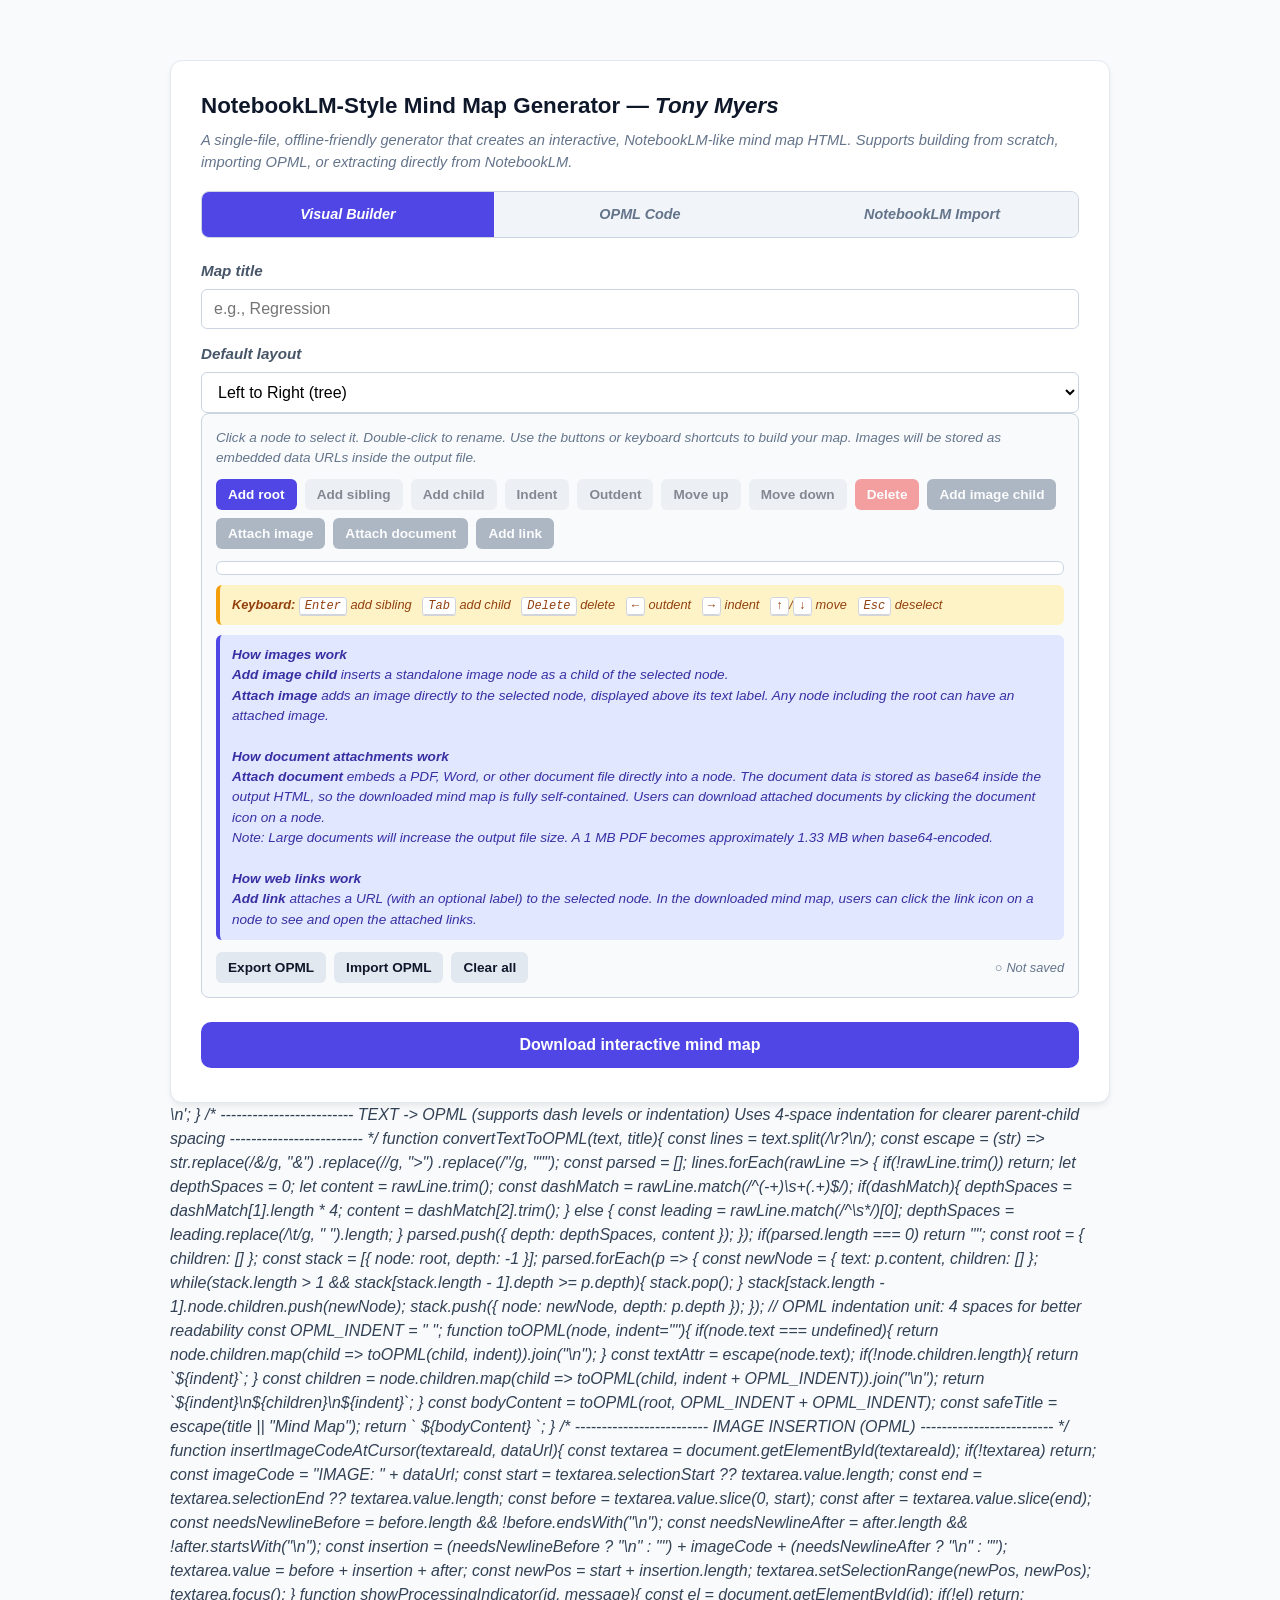
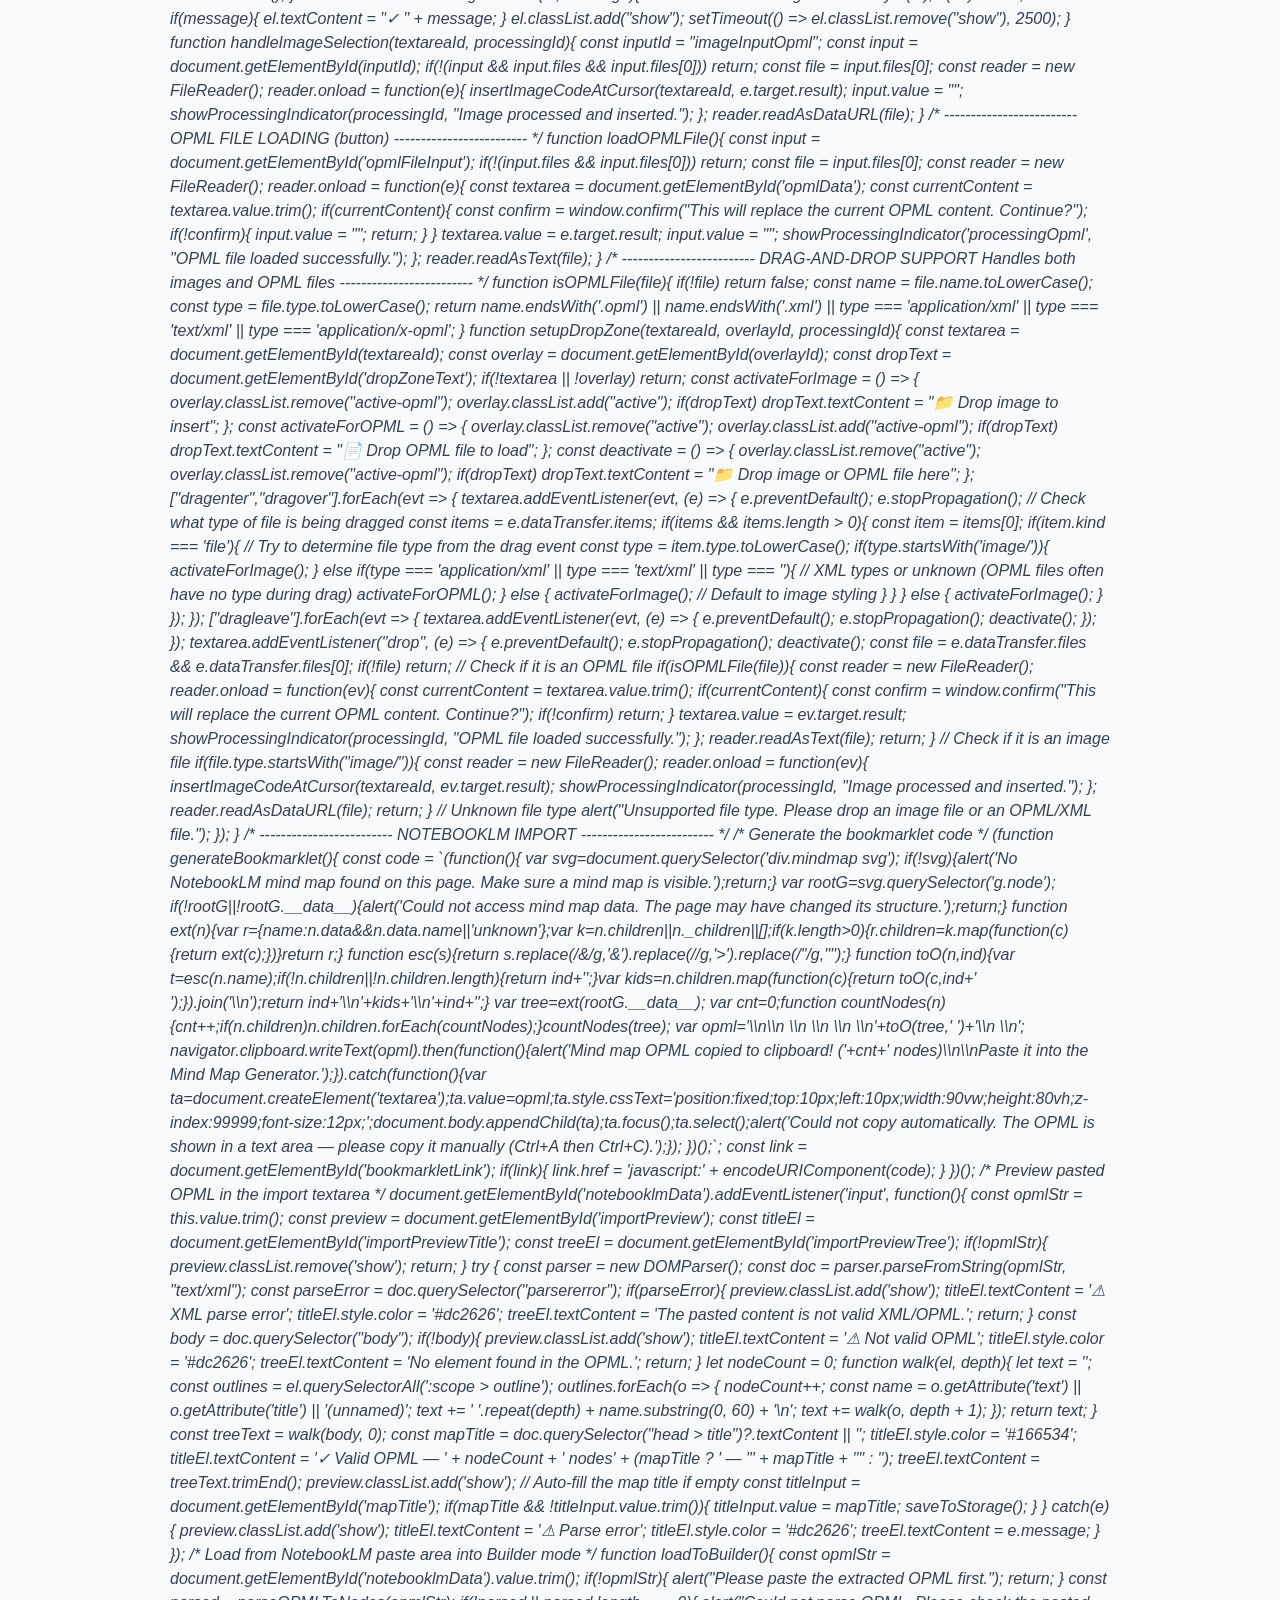
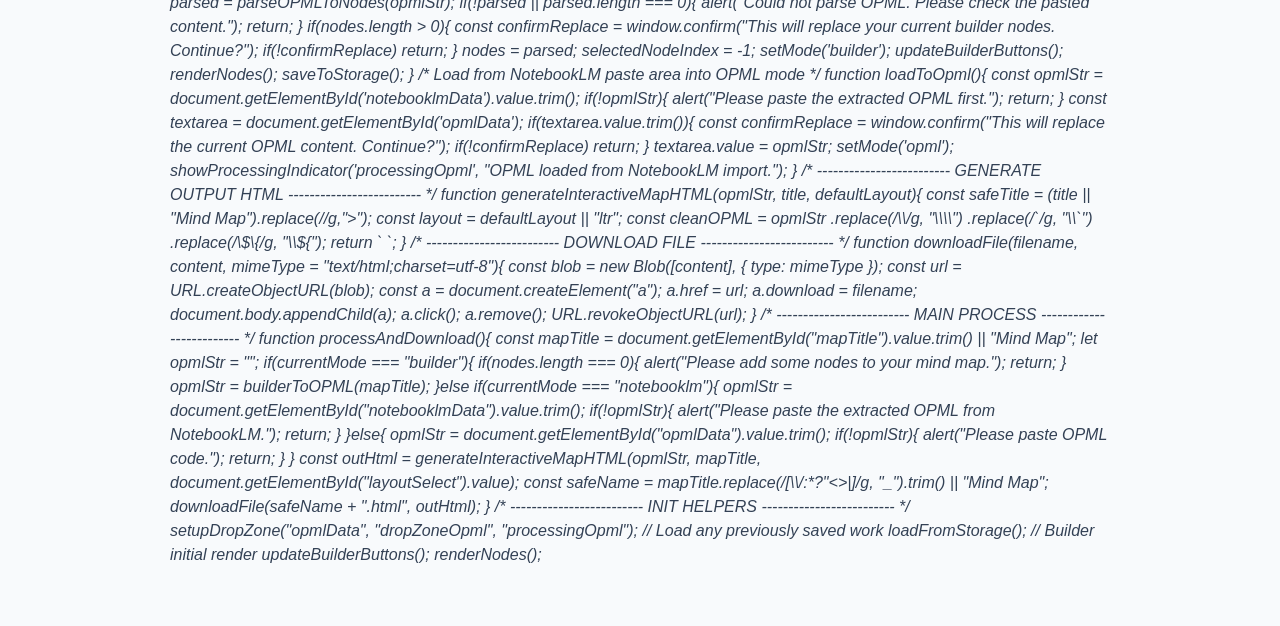
==== mindmap-tool.html @ a6ea303e "Add files via upload" ====
<!DOCTYPE html>
<html lang="en-GB">
<head>
<meta charset="UTF-8">
<meta name="viewport" content="width=device-width, initial-scale=1.0">
<title>NotebookLM-Style Mind Map Generator</title>
<style>
    :root{
        --bg: #f8fafc;
        --panel: #ffffff;
        --text: #334155;
        --muted: #64748b;
        --border: #e2e8f0;
        --border-strong: #cbd5e1;
        --accent: #4f46e5;
        --accent-dark: #4338ca;
        --danger: #ef4444;
        --danger-dark: #dc2626;
        --chip: #f1f5f9;
        --success: #10b981;
    }
    *{ box-sizing: border-box; }
    body{
        font-family: "Segoe UI", Roboto, Helvetica, Arial, sans-serif;
        max-width: 980px;
        margin: 40px auto;
        padding: 20px;
        line-height: 1.5;
        background: var(--bg);
        color: var(--text);
    }
    .container{
        background: var(--panel);
        padding: 28px 30px 34px;
        border-radius: 12px;
        box-shadow: 0 4px 6px -1px rgba(0,0,0,0.08);
        border: 1px solid var(--border);
    }
    h1{
        margin: 0 0 6px 0;
        font-size: 1.4rem;
        color: #0f172a;
    }
    .sub{
        margin: 0 0 18px 0;
        color: var(--muted);
        font-size: 0.92rem;
    }

    /* Mode Switch */
    .mode-switch{
        display: flex;
        gap: 0;
        border: 1px solid var(--border-strong);
        border-radius: 8px;
        overflow: hidden;
        margin: 18px 0 22px 0;
        background: var(--chip);
    }
    .mode-option{
        flex: 1;
        text-align: center;
        padding: 12px 10px;
        cursor: pointer;
        font-weight: 600;
        font-size: 0.9rem;
        color: var(--muted);
        background: var(--chip);
        transition: background 0.2s, color 0.2s;
        user-select: none;
    }
    .mode-option:hover{ background: #e2e8f0; }
    .mode-option.active{
        background: var(--accent);
        color: #ffffff;
    }

    label{
        display:block;
        margin-top: 12px;
        font-weight: 600;
        color: #475569;
        font-size: 0.95rem;
    }
    input[type="text"]{
        width: 100%;
        padding: 10px 12px;
        margin-top: 6px;
        border: 1px solid var(--border-strong);
        border-radius: 6px;
        font-size: 1rem;
    }
    textarea{
        width: 100%;
        height: 270px;
        padding: 12px;
        margin-top: 8px;
        border: 1px solid var(--border-strong);
        border-radius: 6px;
        font-family: ui-monospace, SFMono-Regular, Menlo, Consolas, "Liberation Mono", monospace;
        font-size: 0.9rem;
        white-space: pre;
        overflow-wrap: normal;
        overflow-x: auto;
        background: #ffffff;
    }

    .section{ display:none; }
    .section.active{ display:block; }

    /* Buttons */
    .btn-row{
        display:flex;
        flex-wrap: wrap;
        gap: 8px;
        margin: 10px 0 12px;
    }
    button{
        border: none;
        border-radius: 6px;
        padding: 8px 12px;
        font-size: 0.85rem;
        font-weight: 600;
        cursor: pointer;
        transition: background 0.2s, opacity 0.2s;
    }
    .btn-primary{ background: var(--accent); color: #fff; }
    .btn-primary:hover{ background: var(--accent-dark); }
    .btn-secondary{ background: #64748b; color: #fff; }
    .btn-secondary:hover{ background: #475569; }
    .btn-ghost{ background: #e2e8f0; color: #0f172a; }
    .btn-ghost:hover{ background: #dbe3ef; }
    .btn-danger{ background: var(--danger); color: #fff; }
    .btn-danger:hover{ background: var(--danger-dark); }
    .btn-success{ background: var(--success); color: #fff; }
    .btn-success:hover{ background: #059669; }
    button:disabled{ opacity: 0.5; cursor: not-allowed; }

    /* Builder list */
    .builder-container{
        border: 1px solid var(--border-strong);
        border-radius: 8px;
        padding: 14px;
        background: #f8fafc;
    }
    .builder-help{
        font-size: 0.85rem;
        color: var(--muted);
        margin: 0 0 10px 0;
    }
    .node-list{
        background: #fff;
        border: 1px solid var(--border-strong);
        border-radius: 6px;
        padding: 6px;
        max-height: 320px;
        overflow-y: auto;
    }
    .node-item{
        display: flex;
        align-items: center;
        gap: 8px;
        padding: 7px 10px;
        margin: 3px 0;
        background: #f1f5f9;
        border-left: 3px solid var(--accent);
        border-radius: 4px;
        cursor: pointer;
        font-size: 0.9rem;
    }
    .node-item.selected{
        outline: 2px solid #a5b4fc;
        background: #eef2ff;
    }
    .node-indent{
        display:inline-block;
        width: 0;
    }
    .node-badge{
        font-size: 0.7rem;
        padding: 2px 6px;
        background: #0f172a;
        color: white;
        border-radius: 999px;
        margin-left: auto;
        opacity: 0.85;
        flex-shrink: 0;
    }
    .thumb{
        width: 34px;
        height: 24px;
        object-fit: cover;
        border-radius: 3px;
        border: 1px solid var(--border-strong);
        background: #fff;
        flex-shrink: 0;
    }
    .attached-thumb{
        width: 28px;
        height: 20px;
        object-fit: cover;
        border-radius: 3px;
        border: 1px solid #a5b4fc;
        background: #fff;
        flex-shrink: 0;
        margin-right: 2px;
    }
    .doc-badge{
        display: inline-flex;
        align-items: center;
        gap: 3px;
        font-size: 0.7rem;
        padding: 2px 6px;
        background: #dbeafe;
        color: #1e40af;
        border-radius: 999px;
        flex-shrink: 0;
        margin-right: 2px;
    }
    .doc-badge svg{
        width: 10px;
        height: 10px;
        fill: #1e40af;
    }
    .doc-list-popup{
        position: fixed;
        background: #fff;
        border: 1px solid var(--border-strong);
        border-radius: 8px;
        box-shadow: 0 8px 20px rgba(0,0,0,0.15);
        padding: 8px;
        z-index: 9999;
        max-width: 320px;
        font-size: 0.85rem;
    }
    .doc-list-popup .doc-entry{
        display: flex;
        align-items: center;
        gap: 6px;
        padding: 6px 8px;
        border-radius: 4px;
        cursor: default;
    }
    .doc-list-popup .doc-entry:hover{
        background: #f1f5f9;
    }
    .doc-list-popup .doc-entry .doc-name{
        flex: 1;
        min-width: 0;
        overflow: hidden;
        text-overflow: ellipsis;
        white-space: nowrap;
    }
    .doc-list-popup .doc-entry .doc-size{
        font-size: 0.75rem;
        color: var(--muted);
        flex-shrink: 0;
    }
    .doc-list-popup .doc-entry .doc-remove{
        cursor: pointer;
        color: var(--danger);
        font-weight: 700;
        padding: 0 4px;
        flex-shrink: 0;
    }
    .doc-list-popup .doc-entry .doc-remove:hover{
        color: var(--danger-dark);
    }
    .link-badge{
        display: inline-flex;
        align-items: center;
        gap: 3px;
        font-size: 0.7rem;
        padding: 2px 6px;
        background: #d1fae5;
        color: #065f46;
        border-radius: 999px;
        flex-shrink: 0;
        margin-right: 2px;
    }
    .link-badge svg{
        width: 10px;
        height: 10px;
        fill: #065f46;
    }
    .node-text{
        flex: 1;
        min-width: 0;
        overflow: hidden;
        text-overflow: ellipsis;
        white-space: nowrap;
    }

    /* Inline edit input */
    .inline-edit{
        flex: 1;
        min-width: 0;
        border: 1px solid var(--accent);
        border-radius: 4px;
        padding: 2px 6px;
        font-size: 0.9rem;
        font-family: inherit;
        outline: none;
    }

    /* Drop zone overlays for OPML */
    .textarea-container{
        position: relative;
    }
    .drop-zone-overlay{
        position:absolute;
        inset: 0;
        border: 2px dashed transparent;
        border-radius: 6px;
        display:flex;
        align-items: center;
        justify-content: center;
        pointer-events: none;
        transition: border-color 0.2s, background 0.2s;
    }
    .drop-zone-overlay.active{
        border-color: #93c5fd;
        background: rgba(147,197,253,0.12);
    }
    .drop-zone-overlay.active-opml{
        border-color: #86efac;
        background: rgba(134,239,172,0.12);
    }
    .drop-zone-text{
        font-size: 1rem;
        color: #334155;
        background: rgba(255,255,255,0.9);
        padding: 8px 12px;
        border-radius: 8px;
        border: 1px solid var(--border);
    }

    .tip{
        background: #e0e7ff;
        color: #3730a3;
        padding: 10px 12px;
        border-radius: 6px;
        font-size: 0.85rem;
        margin-top: 10px;
        border-left: 4px solid var(--accent);
    }

    .processing{
        display:none;
        margin-top: 8px;
        font-size: 0.85rem;
        font-weight: 600;
        color: #15803d;
    }
    .processing.show{ display:block; }

    /* Keyboard shortcuts legend */
    .shortcuts{
        background: #fef3c7;
        color: #92400e;
        padding: 10px 12px;
        border-radius: 6px;
        font-size: 0.8rem;
        margin-top: 10px;
        border-left: 4px solid #f59e0b;
    }
    .shortcuts kbd{
        background: #fff;
        border: 1px solid #d1d5db;
        border-radius: 3px;
        padding: 1px 5px;
        font-family: ui-monospace, monospace;
        font-size: 0.75rem;
        box-shadow: 0 1px 0 #d1d5db;
    }

    /* Main download */
    .download-btn{
        width: 100%;
        padding: 14px 20px;
        font-size: 1rem;
        border-radius: 10px;
        margin-top: 24px;
    }

    .divider{
        height: 1px;
        background: var(--border);
        margin: 18px 0;
    }

    /* Save/load section */
    .save-load-row{
        display: flex;
        gap: 8px;
        margin-top: 12px;
        flex-wrap: wrap;
    }
    .autosave-indicator{
        font-size: 0.8rem;
        color: var(--muted);
        margin-left: auto;
        display: flex;
        align-items: center;
        gap: 4px;
    }
    .autosave-indicator.saved{
        color: var(--success);
    }

    /* NotebookLM Import section */
    .bookmarklet-link{
        display: inline-block;
        background: linear-gradient(135deg, #4f46e5 0%, #7c3aed 100%);
        color: #fff;
        padding: 12px 20px;
        border-radius: 8px;
        font-weight: 700;
        font-size: 0.95rem;
        text-decoration: none;
        cursor: grab;
        user-select: none;
        box-shadow: 0 2px 8px rgba(79,70,229,0.3);
        transition: box-shadow 0.2s, transform 0.2s;
    }
    .bookmarklet-link:hover{
        box-shadow: 0 4px 14px rgba(79,70,229,0.4);
        transform: translateY(-1px);
    }
    .bookmarklet-link:active{
        cursor: grabbing;
    }
    .import-steps{
        margin: 16px 0;
        padding: 0;
        list-style: none;
        counter-reset: step-counter;
    }
    .import-steps li{
        counter-increment: step-counter;
        padding: 10px 12px 10px 44px;
        position: relative;
        font-size: 0.9rem;
        color: var(--text);
        border-left: 2px solid var(--border);
        margin-left: 14px;
    }
    .import-steps li:last-child{
        border-left-color: transparent;
    }
    .import-steps li::before{
        content: counter(step-counter);
        position: absolute;
        left: -13px;
        top: 8px;
        width: 24px;
        height: 24px;
        border-radius: 50%;
        background: var(--accent);
        color: #fff;
        font-size: 0.75rem;
        font-weight: 700;
        display: flex;
        align-items: center;
        justify-content: center;
    }
    .import-steps li strong{
        color: #0f172a;
    }
    .import-paste-area{
        width: 100%;
        height: 180px;
        padding: 12px;
        margin-top: 8px;
        border: 2px dashed var(--border-strong);
        border-radius: 6px;
        font-family: ui-monospace, SFMono-Regular, Menlo, Consolas, monospace;
        font-size: 0.85rem;
        white-space: pre;
        overflow-wrap: normal;
        overflow-x: auto;
        background: #fafbfc;
        transition: border-color 0.2s;
    }
    .import-paste-area:focus{
        border-color: var(--accent);
        outline: none;
        background: #fff;
    }
    .import-preview{
        margin-top: 12px;
        padding: 12px;
        background: #f0fdf4;
        border: 1px solid #bbf7d0;
        border-radius: 6px;
        font-size: 0.85rem;
        color: #166534;
        display: none;
    }
    .import-preview.show{ display: block; }
    .import-preview .tree-text{
        font-family: ui-monospace, monospace;
        font-size: 0.8rem;
        white-space: pre;
        overflow-x: auto;
        max-height: 200px;
        overflow-y: auto;
        margin-top: 8px;
        padding: 8px;
        background: #fff;
        border-radius: 4px;
        border: 1px solid #dcfce7;
    }
</style>
</head>
<body>
<div class="container">
    <h1>NotebookLM-Style Mind Map Generator —  <i>Tony Myers</h1>
    <p class="sub">A single-file, offline-friendly generator that creates an interactive, NotebookLM-like mind map HTML. Supports building from scratch, importing OPML, or extracting directly from NotebookLM. </p>

    <div class="mode-switch">
        <div class="mode-option active" id="btn-builder" onclick="setMode('builder')">Visual Builder</div>
        <div class="mode-option" id="btn-opml" onclick="setMode('opml')">OPML Code</div>
        <div class="mode-option" id="btn-notebooklm" onclick="setMode('notebooklm')">NotebookLM Import</div>
    </div>

    <label for="mapTitle">Map title</label>
    <input type="text" id="mapTitle" placeholder="e.g., Regression">

    <label for="layoutSelect" style="margin-top:14px;">Default layout</label>
    <select id="layoutSelect" style="width:100%;padding:10px 12px;margin-top:6px;border:1px solid var(--border-strong);border-radius:6px;font-size:1rem;background:#fff;">
        <option value="ltr">Left to Right (tree)</option>
        <option value="radial">Radial (centre out)</option>
        <option value="ttb">Top to Bottom (tree)</option>
    </select>

    <!-- BUILDER MODE -->
    <div class="section active" id="section-builder">
        <div class="builder-container">
            <p class="builder-help">
                Click a node to select it. Double-click to rename. Use the buttons or keyboard shortcuts to build your map.
                Images will be stored as embedded data URLs inside the output file.
            </p>

            <div class="btn-row">
                <button class="btn-primary" onclick="addRoot()">Add root</button>
                <button class="btn-ghost" id="addSiblingBtn" onclick="addSibling()" disabled>Add sibling</button>
                <button class="btn-ghost" id="addChildBtn" onclick="addChild()" disabled>Add child</button>
                <button class="btn-ghost" id="indentBtn" onclick="indentNode()" disabled>Indent</button>
                <button class="btn-ghost" id="outdentBtn" onclick="outdentNode()" disabled>Outdent</button>
                <button class="btn-ghost" id="moveUpBtn" onclick="moveNode(-1)" disabled>Move up</button>
                <button class="btn-ghost" id="moveDownBtn" onclick="moveNode(1)" disabled>Move down</button>
                <button class="btn-danger" id="deleteBtn" onclick="deleteNode()" disabled>Delete</button>

                <button class="btn-secondary" id="addImageBtn" onclick="document.getElementById('imageInputBuilder').click()" disabled>Add image child</button>
                <input type="file" id="imageInputBuilder" accept="image/*" style="display:none" onchange="handleBuilderImage()">
                <button class="btn-secondary" id="attachImageBtn" onclick="document.getElementById('attachImageInput').click()" disabled>Attach image</button>
                <input type="file" id="attachImageInput" accept="image/*" style="display:none" onchange="handleAttachImage()">
                <button class="btn-ghost" id="removeAttachedImageBtn" onclick="removeAttachedImage()" style="display:none">Remove image</button>

                <button class="btn-secondary" id="attachDocBtn" onclick="document.getElementById('attachDocInput').click()" disabled>Attach document</button>
                <input type="file" id="attachDocInput" accept=".pdf,.doc,.docx,.ppt,.pptx,.xls,.xlsx,.txt,.rtf,.odt" style="display:none" onchange="handleAttachDoc()" multiple>
                <button class="btn-ghost" id="viewDocsBtn" onclick="showDocList()" style="display:none">View docs</button>

                <button class="btn-secondary" id="addLinkBtn" onclick="addLink()" disabled>Add link</button>
                <button class="btn-ghost" id="viewLinksBtn" onclick="showLinkList()" style="display:none">View links</button>
            </div>

            <div class="node-list" id="nodeList" tabindex="0"></div>

            <div class="shortcuts">
                <strong>Keyboard:</strong>
                <kbd>Enter</kbd> add sibling &nbsp;
                <kbd>Tab</kbd> add child &nbsp;
                <kbd>Delete</kbd> delete &nbsp;
                <kbd>←</kbd> outdent &nbsp;
                <kbd>→</kbd> indent &nbsp;
                <kbd>↑</kbd>/<kbd>↓</kbd> move &nbsp;
                <kbd>Esc</kbd> deselect
            </div>

            <div class="tip">
                <strong>How images work</strong><br>
                <strong>Add image child</strong> inserts a standalone image node as a child of the selected node.<br>
                <strong>Attach image</strong> adds an image directly to the selected node, displayed above its text label. Any node including the root can have an attached image.<br><br>
                <strong>How document attachments work</strong><br>
                <strong>Attach document</strong> embeds a PDF, Word, or other document file directly into a node. The document data is stored as base64 inside the output HTML, so the downloaded mind map is fully self-contained. Users can download attached documents by clicking the document icon on a node.<br>
                <em>Note: Large documents will increase the output file size. A 1 MB PDF becomes approximately 1.33 MB when base64-encoded.</em>
                <br><br>
                <strong>How web links work</strong><br>
                <strong>Add link</strong> attaches a URL (with an optional label) to the selected node. In the downloaded mind map, users can click the link icon on a node to see and open the attached links.
            </div>

            <div class="save-load-row">
                <button class="btn-ghost" onclick="exportOPML()">Export OPML</button>
                <button class="btn-ghost" onclick="document.getElementById('importOpmlInput').click()">Import OPML</button>
                <input type="file" id="importOpmlInput" accept=".opml,.xml" style="display:none" onchange="importOPML()">
                <button class="btn-ghost" onclick="clearBuilder()">Clear all</button>
                <span class="autosave-indicator" id="autosaveIndicator">
                    <span id="autosaveIcon">○</span> <span id="autosaveText">Not saved</span>
                </span>
            </div>
        </div>
    </div>

    <!-- OPML MODE -->
    <div class="section" id="section-opml">
        <label for="opmlData">Paste OPML code or drop an OPML file</label>
        <div class="textarea-container">
            <textarea id="opmlData" placeholder="<?xml version='1.0' encoding='UTF-8'?>
<opml version='2.0'>
    <body>
        <outline text='Root'>
            <outline text='Point 1' />
            <outline text='IMAGE: https://example.com/img.png' />
        </outline>
    
<script>
(function(){
  const STORAGE_KEY = 'copilotStudyPayload';
  function buildChildrenMap(nodes){
    const byParent = new Map();
    nodes.forEach(n => {
      const p = n.parent === undefined ? null : n.parent;
      if (!byParent.has(p)) byParent.set(p, []);
      byParent.get(p).push(n);
    });
    return byParent;
  }
  function adaptFromStudyPayload(payload){
    if (!payload || !payload.mind_map || !Array.isArray(payload.mind_map.nodes)) return false;
    const srcNodes = payload.mind_map.nodes.slice();
    const byParent = buildChildrenMap(srcNodes);
    const flat = [];
    function walk(parentId, level){
      const children = byParent.get(parentId) || [];
      children.forEach(n => {
        flat.push({
          text: n.label || 'Untitled node',
          level,
          isImage: false,
          attachedImage: n.attachedImage || null,
          attachedDocs: Array.isArray(n.attachedDocs) ? n.attachedDocs : null,
          attachedLinks: (() => {
            const links = Array.isArray(n.attachedLinks) ? n.attachedLinks.slice() : [];
            if (n.url) links.unshift({label: n.note || 'Open link', url: n.url});
            return links.length ? links : null;
          })()
        });
        walk(n.id, level + 1);
      });
    }
    walk(null, 0);
    if (!flat.length && srcNodes.length){
      // fallback if root uses explicit id but null parent missing
      const roots = srcNodes.filter(n => n.parent === null || n.parent === undefined);
      const visit = (n, level) => {
        flat.push({
          text: n.label || 'Untitled node',
          level,
          isImage: false,
          attachedImage: n.attachedImage || null,
          attachedDocs: Array.isArray(n.attachedDocs) ? n.attachedDocs : null,
          attachedLinks: Array.isArray(n.attachedLinks) ? n.attachedLinks : null
        });
        srcNodes.filter(x => x.parent === n.id).forEach(c => visit(c, level + 1));
      };
      roots.forEach(r => visit(r, 0));
    }
    if (!flat.length) return false;
    nodes = flat;
    selectedNodeIndex = -1;
    document.getElementById('mapTitle').value = payload.mind_map.title || payload.source?.title || 'Mind map';
    document.getElementById('layoutSelect').value = payload.mind_map.layout === 'top-to-bottom' ? 'ttb' : (payload.mind_map.layout || 'radial');
    setMode('builder');
    renderNodeList();
    updateSelectionState();
    showToast('Loaded mind map from Study Tool payload');
    return true;
  }
  window.importStudyPayloadToMindMap = adaptFromStudyPayload;
  document.addEventListener('DOMContentLoaded', function(){
    try{
      const raw = localStorage.getItem(STORAGE_KEY);
      if (raw) adaptFromStudyPayload(JSON.parse(raw));
    }catch(e){ console.warn('Study payload import failed', e); }
  });
})();
</script>

</body>
</opml>"></textarea>
            <div class="drop-zone-overlay" id="dropZoneOpml">
                <div class="drop-zone-text" id="dropZoneText">📁 Drop image or OPML file here</div>
            </div>
        </div>

        <div class="btn-row">
            <button class="btn-secondary" onclick="document.getElementById('imageInputOpml').click()">Insert image at cursor</button>
            <input type="file" id="imageInputOpml" accept="image/*" style="display:none" onchange="handleImageSelection('opmlData', 'processingOpml')">
            <button class="btn-ghost" onclick="document.getElementById('opmlFileInput').click()">Load OPML file</button>
            <input type="file" id="opmlFileInput" accept=".opml,.xml" style="display:none" onchange="loadOPMLFile()">
        </div>
        <div id="processingOpml" class="processing">✓ File processed and loaded.</div>

        <div class="tip">
            <strong>OPML input options:</strong><br>
            • Paste OPML code directly into the text area<br>
            • Drag and drop an <code>.opml</code> or <code>.xml</code> file onto the text area<br>
            • Use the "Load OPML file" button to browse for a file<br>
            • Drag and drop images to insert them at the cursor position
        </div>
    </div>

    <!-- NOTEBOOKLM IMPORT MODE -->
    <div class="section" id="section-notebooklm">
        <div class="tip" style="margin-top:0; margin-bottom:16px;">
            <strong>Extract mind maps from NotebookLM</strong><br>
            This tool uses a bookmarklet to extract the mind map data directly from a NotebookLM page.
            The extraction reads the internal D3.js data bindings, so it captures the full tree regardless of which nodes are expanded or collapsed.
        </div>

        <label style="margin-top:0;">Step 1 — Install the bookmarklet</label>
        <p style="font-size:0.9rem; color:var(--muted); margin:6px 0 10px;">
            Drag the button below to your browser bookmarks bar. You only need to do this once.
        </p>
        <a id="bookmarkletLink" class="bookmarklet-link" href="#" onclick="return false;">
            📋 Extract NotebookLM Map
        </a>

        <label>Step 2 — Extract and paste</label>
        <ol class="import-steps">
            <li>Open a <strong>NotebookLM notebook</strong> that has a mind map</li>
            <li>Click the <strong>Extract NotebookLM Map</strong> bookmarklet in your bookmarks bar</li>
            <li>The OPML will be <strong>copied to your clipboard</strong>. A confirmation alert will show the node count.</li>
            <li><strong>Paste</strong> the OPML into the box below (<kbd>Ctrl</kbd>+<kbd>V</kbd> or <kbd>Cmd</kbd>+<kbd>V</kbd>)</li>
        </ol>

        <label for="notebooklmData">Paste extracted OPML here</label>
        <textarea id="notebooklmData" class="import-paste-area" placeholder="Paste the OPML copied from NotebookLM here..."></textarea>

        <div class="import-preview" id="importPreview">
            <strong id="importPreviewTitle">Preview</strong>
            <div class="tree-text" id="importPreviewTree"></div>
        </div>

        <div class="btn-row" style="margin-top:12px;">
            <button class="btn-ghost" onclick="loadToBuilder()">Load into Visual Builder</button>
            <button class="btn-ghost" onclick="loadToOpml()">Load into OPML mode</button>
        </div>

        <div class="tip" style="margin-top:14px;">
            <strong>Compatibility note:</strong> This extraction relies on NotebookLM rendering mind maps as SVG with D3.js data bindings
            (specifically <code>g.node.__data__</code> on the SVG elements). If Google changes how NotebookLM renders mind maps,
            the bookmarklet may need to be updated. The bookmarklet does not send any data externally — it only reads the page DOM
            and copies OPML to your clipboard.
        </div>
    </div>

    <button class="btn-primary download-btn" onclick="processAndDownload()">Download interactive mind map</button>
</div>

<script>
/* -------------------------
   STATE
------------------------- */
let currentMode = 'builder';
let nodes = []; // flat list for builder: { text, level, isImage }
let selectedNodeIndex = -1;
let editingNodeIndex = -1;
const STORAGE_KEY = 'notebooklm_mindmap_builder';

/* -------------------------
   MODE SWITCH
------------------------- */
function setMode(mode){
    currentMode = mode;

    document.getElementById('btn-builder').classList.toggle('active', mode === 'builder');
    document.getElementById('btn-opml').classList.toggle('active', mode === 'opml');
    document.getElementById('btn-notebooklm').classList.toggle('active', mode === 'notebooklm');

    document.getElementById('section-builder').classList.toggle('active', mode === 'builder');
    document.getElementById('section-opml').classList.toggle('active', mode === 'opml');
    document.getElementById('section-notebooklm').classList.toggle('active', mode === 'notebooklm');

    if(mode !== 'builder'){
        selectedNodeIndex = -1;
        editingNodeIndex = -1;
        updateBuilderButtons();
        renderNodes();
    }
}

/* -------------------------
   BUILDER UI
------------------------- */
function updateBuilderButtons(){
    const hasSelection = selectedNodeIndex >= 0;

    document.getElementById('addSiblingBtn').disabled = !hasSelection;
    document.getElementById('addChildBtn').disabled = !hasSelection;
    document.getElementById('indentBtn').disabled = !hasSelection || selectedNodeIndex === 0;
    document.getElementById('outdentBtn').disabled = !hasSelection || nodes[selectedNodeIndex]?.level === 0;
    document.getElementById('moveUpBtn').disabled = !hasSelection || selectedNodeIndex === 0;
    document.getElementById('moveDownBtn').disabled = !hasSelection || selectedNodeIndex === nodes.length - 1;
    document.getElementById('deleteBtn').disabled = !hasSelection;
    document.getElementById('addImageBtn').disabled = !hasSelection;
    document.getElementById('attachImageBtn').disabled = !hasSelection || (hasSelection && !!nodes[selectedNodeIndex]?.isImage);

    const hasAttachedImage = hasSelection && !!nodes[selectedNodeIndex]?.attachedImage;
    document.getElementById('removeAttachedImageBtn').style.display = hasAttachedImage ? 'inline-block' : 'none';

    document.getElementById('attachDocBtn').disabled = !hasSelection;
    const hasDocs = hasSelection && nodes[selectedNodeIndex]?.attachedDocs?.length > 0;
    document.getElementById('viewDocsBtn').style.display = hasDocs ? 'inline-block' : 'none';

    document.getElementById('addLinkBtn').disabled = !hasSelection;
    const hasLinks = hasSelection && nodes[selectedNodeIndex]?.attachedLinks?.length > 0;
    document.getElementById('viewLinksBtn').style.display = hasLinks ? 'inline-block' : 'none';
}

function renderNodes(){
    const list = document.getElementById('nodeList');
    if(!list) return;

    if(nodes.length === 0){
        list.innerHTML = `<div style="padding:12px;color:#64748b;font-size:0.9rem;">No nodes yet. Click <strong>Add root</strong> to begin.</div>`;
        return;
    }

    list.innerHTML = "";
    nodes.forEach((node, index) => {
        const div = document.createElement('div');
        div.className = "node-item" + (index === selectedNodeIndex ? " selected" : "");
        div.style.marginLeft = (node.level * 18) + "px";

        if(node.isImage){
            const img = document.createElement('img');
            img.className = "thumb";
            img.src = extractImageSource(node.text);
            div.appendChild(img);
        } else if(node.attachedImage){
            const img = document.createElement('img');
            img.className = "attached-thumb";
            img.src = node.attachedImage;
            div.appendChild(img);
        }

        if(node.attachedDocs && node.attachedDocs.length > 0){
            const docBadge = document.createElement('span');
            docBadge.className = "doc-badge";
            docBadge.innerHTML = '<svg viewBox="0 0 16 16"><path d="M4 1h5.5L14 5.5V14a1 1 0 0 1-1 1H4a1 1 0 0 1-1-1V2a1 1 0 0 1 1-1zm5 1v4h4"/></svg>' + node.attachedDocs.length;
            docBadge.title = node.attachedDocs.map(d => d.name).join(", ");
            div.appendChild(docBadge);
        }

        if(node.attachedLinks && node.attachedLinks.length > 0){
            const linkBadge = document.createElement('span');
            linkBadge.className = "link-badge";
            linkBadge.innerHTML = '<svg viewBox="0 0 16 16"><path d="M6.354 5.354l-2 2a2.5 2.5 0 0 0 3.536 3.536l2-2m1.756-1.756l2-2a2.5 2.5 0 0 0-3.536-3.536l-2 2"/></svg>' + node.attachedLinks.length;
            linkBadge.title = node.attachedLinks.map(l => l.label || l.url).join(", ");
            div.appendChild(linkBadge);
        }

        if(editingNodeIndex === index && !node.isImage){
            const input = document.createElement('input');
            input.type = 'text';
            input.className = 'inline-edit';
            input.value = node.text;
            input.onclick = (e) => e.stopPropagation();
            input.onblur = () => finishEditing(index, input.value);
            input.onkeydown = (e) => {
                if(e.key === 'Enter'){
                    e.preventDefault();
                    finishEditing(index, input.value);
                } else if(e.key === 'Escape'){
                    e.preventDefault();
                    cancelEditing();
                }
            };
            div.appendChild(input);
            setTimeout(() => { input.focus(); input.select(); }, 0);
        } else {
            const label = document.createElement('span');
            label.className = 'node-text';
            label.textContent = node.isImage ? "Image" : node.text;
            if(node.isImage){
                label.style.fontStyle = "italic";
            }
            div.appendChild(label);
        }

        const badge = document.createElement('span');
        badge.className = "node-badge";
        badge.textContent = node.level === 0 ? "L1" : ("L" + (node.level+1));
        div.appendChild(badge);

        div.onclick = () => selectNode(index);
        div.ondblclick = () => startEditing(index);

        list.appendChild(div);
    });
}

function selectNode(index){
    if(editingNodeIndex >= 0) return; // Don't change selection while editing
    selectedNodeIndex = index;
    updateBuilderButtons();
    renderNodes();
}

function startEditing(index){
    if(nodes[index].isImage) return; // Cannot edit image nodes inline
    editingNodeIndex = index;
    selectedNodeIndex = index;
    renderNodes();
}

function finishEditing(index, newText){
    const cleaned = newText.trim();
    if(cleaned.length > 0){
        nodes[index].text = cleaned;
    }
    editingNodeIndex = -1;
    updateBuilderButtons();
    renderNodes();
    saveToStorage();
}

function cancelEditing(){
    editingNodeIndex = -1;
    renderNodes();
}

/* -------------------------
   BUILDER ACTIONS
------------------------- */
function promptForText(defaultValue=""){
    const text = window.prompt("Node text:", defaultValue);
    if(text === null) return null;
    const cleaned = text.trim();
    return cleaned.length ? cleaned : null;
}

function addRoot(){
    if(nodes.length > 0){
        const confirmNew = window.confirm("A root node already exists. Add another top-level node?");
        if(!confirmNew) return;
    }
    const text = promptForText("Root");
    if(!text) return;
    nodes.push({ text, level: 0, isImage: false });
    selectedNodeIndex = nodes.length - 1;
    updateBuilderButtons();
    renderNodes();
    saveToStorage();
}

function findInsertIndexAfterSubtree(index){
    const baseLevel = nodes[index].level;
    let i = index + 1;
    while(i < nodes.length && nodes[i].level > baseLevel){
        i++;
    }
    return i;
}

function addSibling(){
    if(selectedNodeIndex < 0) return;
    const text = promptForText("");
    if(!text) return;

    const level = nodes[selectedNodeIndex].level;
    const insertIndex = findInsertIndexAfterSubtree(selectedNodeIndex);

    nodes.splice(insertIndex, 0, { text, level, isImage: false });
    selectedNodeIndex = insertIndex;
    updateBuilderButtons();
    renderNodes();
    saveToStorage();
}

function addChild(){
    if(selectedNodeIndex < 0) return;
    const text = promptForText("");
    if(!text) return;

    const level = nodes[selectedNodeIndex].level + 1;
    const insertIndex = selectedNodeIndex + 1;

    nodes.splice(insertIndex, 0, { text, level, isImage: false });
    selectedNodeIndex = insertIndex;
    updateBuilderButtons();
    renderNodes();
    saveToStorage();
}

function indentNode(){
    if(selectedNodeIndex <= 0) return;
    nodes[selectedNodeIndex].level += 1;
    renderNodes();
    updateBuilderButtons();
    saveToStorage();
}

function outdentNode(){
    if(selectedNodeIndex < 0) return;
    if(nodes[selectedNodeIndex].level === 0) return;
    nodes[selectedNodeIndex].level -= 1;
    renderNodes();
    updateBuilderButtons();
    saveToStorage();
}

function moveNode(direction){
    if(selectedNodeIndex < 0) return;

    const from = selectedNodeIndex;
    const to = from + direction;
    if(to < 0 || to >= nodes.length) return;

    // Simple swap. This does not move entire subtrees, but keeps the UI predictable.
    const temp = nodes[from];
    nodes[from] = nodes[to];
    nodes[to] = temp;
    selectedNodeIndex = to;
    renderNodes();
    updateBuilderButtons();
    saveToStorage();
}

function deleteNode(){
    if(selectedNodeIndex < 0) return;

    const start = selectedNodeIndex;
    const end = findInsertIndexAfterSubtree(start);

    const removedCount = end - start;
    const confirmDel = window.confirm(removedCount > 1
        ? "Delete this node and its " + (removedCount-1) + " descendant(s)?"
        : "Delete this node?");
    if(!confirmDel) return;

    nodes.splice(start, removedCount);
    selectedNodeIndex = Math.min(start, nodes.length - 1);
    if(nodes.length === 0) selectedNodeIndex = -1;
    updateBuilderButtons();
    renderNodes();
    saveToStorage();
}

function extractImageSource(text){
    const idx = text.indexOf("IMAGE:");
    if(idx === -1) return "";
    return text.slice(idx + 6).trim();
}

function handleBuilderImage(){
    if(selectedNodeIndex < 0) return;
    const input = document.getElementById('imageInputBuilder');
    if(!(input.files && input.files[0])) return;

    const file = input.files[0];
    const reader = new FileReader();
    reader.onload = function(e){
        const dataUrl = e.target.result;
        const insertIndex = selectedNodeIndex + 1;
        const level = nodes[selectedNodeIndex].level + 1;

        nodes.splice(insertIndex, 0, { text: "IMAGE: " + dataUrl, level, isImage: true });
        selectedNodeIndex = insertIndex;
        input.value = "";
        updateBuilderButtons();
        renderNodes();
        saveToStorage();
    };
    reader.readAsDataURL(file);
}

function handleAttachImage(){
    if(selectedNodeIndex < 0) return;
    const input = document.getElementById('attachImageInput');
    if(!(input.files && input.files[0])) return;

    const file = input.files[0];
    const reader = new FileReader();
    reader.onload = function(e){
        nodes[selectedNodeIndex].attachedImage = e.target.result;
        input.value = "";
        updateBuilderButtons();
        renderNodes();
        saveToStorage();
    };
    reader.readAsDataURL(file);
}

function removeAttachedImage(){
    if(selectedNodeIndex < 0) return;
    nodes[selectedNodeIndex].attachedImage = null;
    updateBuilderButtons();
    renderNodes();
    saveToStorage();
}

/* -------------------------
   DOCUMENT ATTACHMENT
------------------------- */
function handleAttachDoc(){
    if(selectedNodeIndex < 0) return;
    const input = document.getElementById('attachDocInput');
    if(!(input.files && input.files.length)) return;

    const node = nodes[selectedNodeIndex];
    if(!node.attachedDocs) node.attachedDocs = [];

    let filesProcessed = 0;
    const totalFiles = input.files.length;

    Array.from(input.files).forEach(file => {
        const reader = new FileReader();
        reader.onload = function(e){
            node.attachedDocs.push({
                name: file.name,
                type: file.type || "application/octet-stream",
                size: file.size,
                data: e.target.result
            });
            filesProcessed++;
            if(filesProcessed === totalFiles){
                input.value = "";
                updateBuilderButtons();
                renderNodes();
                saveToStorage();
            }
        };
        reader.readAsDataURL(file);
    });
}

function removeAttachedDoc(nodeIndex, docIndex){
    if(nodeIndex < 0 || nodeIndex >= nodes.length) return;
    const node = nodes[nodeIndex];
    if(!node.attachedDocs || docIndex < 0 || docIndex >= node.attachedDocs.length) return;
    node.attachedDocs.splice(docIndex, 1);
    if(node.attachedDocs.length === 0) node.attachedDocs = null;
    updateBuilderButtons();
    renderNodes();
    saveToStorage();
    /* Refresh the popup if it is still open */
    const existing = document.querySelector('.doc-list-popup');
    if(existing){
        existing.remove();
        if(node.attachedDocs && node.attachedDocs.length > 0) showDocList();
    }
}

function formatFileSize(bytes){
    if(bytes < 1024) return bytes + " B";
    if(bytes < 1024 * 1024) return (bytes / 1024).toFixed(1) + " KB";
    return (bytes / (1024 * 1024)).toFixed(1) + " MB";
}

function showDocList(){
    if(selectedNodeIndex < 0) return;
    const node = nodes[selectedNodeIndex];
    if(!node.attachedDocs || node.attachedDocs.length === 0) return;

    /* Remove any existing popup */
    const existing = document.querySelector('.doc-list-popup');
    if(existing) existing.remove();

    const popup = document.createElement('div');
    popup.className = 'doc-list-popup';

    const header = document.createElement('div');
    header.style.cssText = 'font-weight:700;padding:4px 8px 8px;border-bottom:1px solid #e2e8f0;margin-bottom:4px;';
    header.textContent = 'Attached documents (' + node.attachedDocs.length + ')';
    popup.appendChild(header);

    node.attachedDocs.forEach((doc, idx) => {
        const entry = document.createElement('div');
        entry.className = 'doc-entry';

        const name = document.createElement('span');
        name.className = 'doc-name';
        name.textContent = doc.name;
        entry.appendChild(name);

        const size = document.createElement('span');
        size.className = 'doc-size';
        size.textContent = doc.size ? formatFileSize(doc.size) : '';
        entry.appendChild(size);

        const remove = document.createElement('span');
        remove.className = 'doc-remove';
        remove.textContent = '✕';
        remove.title = 'Remove this document';
        remove.onclick = () => removeAttachedDoc(selectedNodeIndex, idx);
        entry.appendChild(remove);

        popup.appendChild(entry);
    });

    document.body.appendChild(popup);

    /* Position near the button */
    const btn = document.getElementById('viewDocsBtn');
    const rect = btn.getBoundingClientRect();
    popup.style.top = (rect.bottom + 6) + 'px';
    popup.style.left = Math.min(rect.left, window.innerWidth - 340) + 'px';

    /* Close on click outside */
    setTimeout(() => {
        function closeHandler(e){
            if(!popup.contains(e.target) && e.target !== btn){
                popup.remove();
                document.removeEventListener('click', closeHandler);
            }
        }
        document.addEventListener('click', closeHandler);
    }, 0);
}

/* -------------------------
   WEB LINK ATTACHMENT
------------------------- */
function addLink(){
    if(selectedNodeIndex < 0) return;
    const url = window.prompt("Enter URL:", "https://");
    if(!url || !url.trim()) return;

    const trimmedUrl = url.trim();
    /* Basic URL validation */
    if(!/^https?:\/\/.+/i.test(trimmedUrl)){
        alert("Please enter a valid URL starting with http:// or https://");
        return;
    }

    const label = window.prompt("Label (optional — leave blank to use the URL):", "");

    const node = nodes[selectedNodeIndex];
    if(!node.attachedLinks) node.attachedLinks = [];
    node.attachedLinks.push({
        url: trimmedUrl,
        label: (label && label.trim()) ? label.trim() : ""
    });
    updateBuilderButtons();
    renderNodes();
    saveToStorage();
}

function removeAttachedLink(nodeIndex, linkIndex){
    if(nodeIndex < 0 || nodeIndex >= nodes.length) return;
    const node = nodes[nodeIndex];
    if(!node.attachedLinks || linkIndex < 0 || linkIndex >= node.attachedLinks.length) return;
    node.attachedLinks.splice(linkIndex, 1);
    if(node.attachedLinks.length === 0) node.attachedLinks = null;
    updateBuilderButtons();
    renderNodes();
    saveToStorage();
    /* Refresh the popup if still open */
    const existing = document.querySelector('.doc-list-popup');
    if(existing){
        existing.remove();
        if(node.attachedLinks && node.attachedLinks.length > 0) showLinkList();
    }
}

function showLinkList(){
    if(selectedNodeIndex < 0) return;
    const node = nodes[selectedNodeIndex];
    if(!node.attachedLinks || node.attachedLinks.length === 0) return;

    /* Remove any existing popup */
    const existing = document.querySelector('.doc-list-popup');
    if(existing) existing.remove();

    const popup = document.createElement('div');
    popup.className = 'doc-list-popup';

    const header = document.createElement('div');
    header.style.cssText = 'font-weight:700;padding:4px 8px 8px;border-bottom:1px solid #e2e8f0;margin-bottom:4px;';
    header.textContent = 'Attached links (' + node.attachedLinks.length + ')';
    popup.appendChild(header);

    node.attachedLinks.forEach((link, idx) => {
        const entry = document.createElement('div');
        entry.className = 'doc-entry';

        const anchor = document.createElement('a');
        anchor.href = link.url;
        anchor.target = '_blank';
        anchor.rel = 'noopener noreferrer';
        anchor.className = 'doc-name';
        anchor.textContent = link.label || link.url;
        anchor.style.cssText = 'color:#4f46e5;text-decoration:none;';
        anchor.title = link.url;
        entry.appendChild(anchor);

        const remove = document.createElement('span');
        remove.className = 'doc-remove';
        remove.textContent = '✕';
        remove.title = 'Remove this link';
        remove.onclick = () => removeAttachedLink(selectedNodeIndex, idx);
        entry.appendChild(remove);

        popup.appendChild(entry);
    });

    document.body.appendChild(popup);

    const btn = document.getElementById('viewLinksBtn');
    const rect = btn.getBoundingClientRect();
    popup.style.top = (rect.bottom + 6) + 'px';
    popup.style.left = Math.min(rect.left, window.innerWidth - 340) + 'px';

    setTimeout(() => {
        function closeHandler(e){
            if(!popup.contains(e.target) && e.target !== btn){
                popup.remove();
                document.removeEventListener('click', closeHandler);
            }
        }
        document.addEventListener('click', closeHandler);
    }, 0);
}

/* -------------------------
   KEYBOARD SHORTCUTS
------------------------- */
document.getElementById('nodeList').addEventListener('keydown', function(e){
    if(editingNodeIndex >= 0) return; // Let the input handle its own keys
    
    switch(e.key){
        case 'Enter':
            e.preventDefault();
            if(selectedNodeIndex >= 0) addSibling();
            break;
        case 'Tab':
            e.preventDefault();
            if(selectedNodeIndex >= 0) addChild();
            break;
        case 'Delete':
        case 'Backspace':
            e.preventDefault();
            if(selectedNodeIndex >= 0) deleteNode();
            break;
        case 'ArrowLeft':
            e.preventDefault();
            if(selectedNodeIndex >= 0) outdentNode();
            break;
        case 'ArrowRight':
            e.preventDefault();
            if(selectedNodeIndex >= 0) indentNode();
            break;
        case 'ArrowUp':
            e.preventDefault();
            if(e.altKey && selectedNodeIndex >= 0){
                moveNode(-1);
            } else if(selectedNodeIndex > 0){
                selectNode(selectedNodeIndex - 1);
            }
            break;
        case 'ArrowDown':
            e.preventDefault();
            if(e.altKey && selectedNodeIndex >= 0){
                moveNode(1);
            } else if(selectedNodeIndex < nodes.length - 1){
                selectNode(selectedNodeIndex + 1);
            }
            break;
        case 'Escape':
            e.preventDefault();
            selectedNodeIndex = -1;
            updateBuilderButtons();
            renderNodes();
            break;
        case 'F2':
            e.preventDefault();
            if(selectedNodeIndex >= 0) startEditing(selectedNodeIndex);
            break;
    }
});

/* -------------------------
   LOCAL STORAGE PERSISTENCE
------------------------- */
function saveToStorage(){
    try {
        const data = {
            nodes: nodes,
            title: document.getElementById('mapTitle').value
        };
        localStorage.setItem(STORAGE_KEY, JSON.stringify(data));
        updateAutosaveIndicator(true);
    } catch(e){
        console.warn('Could not save to localStorage:', e);
    }
}

function loadFromStorage(){
    try {
        const stored = localStorage.getItem(STORAGE_KEY);
        if(stored){
            const data = JSON.parse(stored);
            if(Array.isArray(data.nodes)){
                nodes = data.nodes;
                if(data.title){
                    document.getElementById('mapTitle').value = data.title;
                }
                updateBuilderButtons();
                renderNodes();
                updateAutosaveIndicator(true);
                return true;
            }
        }
    } catch(e){
        console.warn('Could not load from localStorage:', e);
    }
    return false;
}

function updateAutosaveIndicator(saved){
    const indicator = document.getElementById('autosaveIndicator');
    const icon = document.getElementById('autosaveIcon');
    const text = document.getElementById('autosaveText');
    if(saved && nodes.length > 0){
        indicator.classList.add('saved');
        icon.textContent = '●';
        text.textContent = 'Saved locally';
    } else {
        indicator.classList.remove('saved');
        icon.textContent = '○';
        text.textContent = 'Not saved';
    }
}

// Auto-save title changes
document.getElementById('mapTitle').addEventListener('input', saveToStorage);

/* -------------------------
   EXPORT / IMPORT OPML
------------------------- */
function exportOPML(){
    if(nodes.length === 0){
        alert("Nothing to export. Add some nodes first.");
        return;
    }
    const title = document.getElementById('mapTitle').value.trim() || "Mind Map";
    const opmlStr = builderToOPML(title);
    
    const safeName = title.replace(/[\\/:*?"<>|]/g, "_").trim() || "Mind Map";
    downloadFile(safeName + ".opml", opmlStr, "application/xml");
}

function importOPML(){
    const input = document.getElementById('importOpmlInput');
    if(!(input.files && input.files[0])) return;

    const file = input.files[0];
    const reader = new FileReader();
    reader.onload = function(e){
        const opmlStr = e.target.result;
        const parsed = parseOPMLToNodes(opmlStr);
        if(parsed && parsed.length > 0){
            if(nodes.length > 0){
                const confirm = window.confirm("This will replace your current nodes. Continue?");
                if(!confirm){
                    input.value = "";
                    return;
                }
            }
            nodes = parsed;
            selectedNodeIndex = -1;
            updateBuilderButtons();
            renderNodes();
            saveToStorage();
        } else {
            alert("Could not parse OPML file.");
        }
        input.value = "";
    };
    reader.readAsText(file);
}

function parseOPMLToNodes(opmlStr){
    try {
        const parser = new DOMParser();
        const doc = parser.parseFromString(opmlStr, "text/xml");
        const body = doc.querySelector("body");
        if(!body) return null;

        const result = [];
        function walk(el, level){
            const outlines = el.querySelectorAll(':scope > outline');
            outlines.forEach(outline => {
                const text = outline.getAttribute('text') || outline.getAttribute('title') || '';
                if(text){
                    const isImage = text.toUpperCase().startsWith('IMAGE:');
                    const attachedImage = outline.getAttribute('_image') || null;
                    let attachedDocs = null;
                    const docsRaw = outline.getAttribute('_docs');
                    if(docsRaw){
                        try { attachedDocs = JSON.parse(docsRaw); } catch(e) { /* ignore parse errors */ }
                    }
                    let attachedLinks = null;
                    const linksRaw = outline.getAttribute('_links');
                    if(linksRaw){
                        try { attachedLinks = JSON.parse(linksRaw); } catch(e) { /* ignore parse errors */ }
                    }
                    result.push({ text, level, isImage, attachedImage, attachedDocs, attachedLinks });
                    walk(outline, level + 1);
                }
            });
        }
        walk(body, 0);
        return result;
    } catch(e){
        console.error('OPML parse error:', e);
        return null;
    }
}

function clearBuilder(){
    if(nodes.length === 0) return;
    const confirm = window.confirm("Clear all nodes? This cannot be undone.");
    if(!confirm) return;
    nodes = [];
    selectedNodeIndex = -1;
    updateBuilderButtons();
    renderNodes();
    saveToStorage();
}

/* -------------------------
   BUILDER -> TEXT
------------------------- */
function builderToText(){
    if(nodes.length === 0) return "";
    let lines = [];
    nodes.forEach(n => {
        const indent = "    ".repeat(Math.max(0, n.level));
        lines.push(indent + n.text);
    });
    return lines.join("\n");
}

/* -------------------------
   BUILDER -> OPML (direct, preserving attached images)
------------------------- */
function builderToOPML(title){
    if(nodes.length === 0) return "";

    const escape = (str) =>
        str.replace(/&/g, "&amp;")
           .replace(/</g, "&lt;")
           .replace(/>/g, "&gt;")
           .replace(/"/g, "&quot;");

    /* Build a tree from the flat node list */
    const treeRoot = { children: [] };
    const stack = [{ node: treeRoot, level: -1 }];

    nodes.forEach(n => {
        const newNode = { text: n.text, attachedImage: n.attachedImage || null, attachedDocs: n.attachedDocs || null, attachedLinks: n.attachedLinks || null, children: [] };
        while(stack.length > 1 && stack[stack.length - 1].level >= n.level){
            stack.pop();
        }
        stack[stack.length - 1].node.children.push(newNode);
        stack.push({ node: newNode, level: n.level });
    });

    const TAB = "    ";

    function toOPML(node, indent){
        if(node.text === undefined){
            return node.children.map(child => toOPML(child, indent)).join("\n");
        }
        let attrs = 'text="' + escape(node.text) + '"';
        if(node.attachedImage){
            attrs += ' _image="' + escape(node.attachedImage) + '"';
        }
        if(node.attachedDocs && node.attachedDocs.length > 0){
            const docsData = JSON.stringify(node.attachedDocs.map(d => ({
                name: d.name,
                type: d.type,
                size: d.size,
                data: d.data
            })));
            attrs += ' _docs="' + escape(docsData) + '"';
        }
        if(node.attachedLinks && node.attachedLinks.length > 0){
            const linksData = JSON.stringify(node.attachedLinks);
            attrs += ' _links="' + escape(linksData) + '"';
        }
        if(!node.children.length){
            return indent + '<outline ' + attrs + ' />';
        }
        const children = node.children.map(child => toOPML(child, indent + TAB)).join("\n");
        return indent + '<outline ' + attrs + '>\n' + children + '\n' + indent + '</outline>';
    }

    const bodyContent = toOPML(treeRoot, TAB + TAB);
    const safeTitle = escape(title || "Mind Map");

    return '<?xml version="1.0" encoding="UTF-8"?>\n<opml version="2.0">\n    <head>\n        <title>' + safeTitle + '</title>\n    </head>\n    <body>\n' + bodyContent + '\n    
<script>
(function(){
  const STORAGE_KEY = 'copilotStudyPayload';
  function buildChildrenMap(nodes){
    const byParent = new Map();
    nodes.forEach(n => {
      const p = n.parent === undefined ? null : n.parent;
      if (!byParent.has(p)) byParent.set(p, []);
      byParent.get(p).push(n);
    });
    return byParent;
  }
  function adaptFromStudyPayload(payload){
    if (!payload || !payload.mind_map || !Array.isArray(payload.mind_map.nodes)) return false;
    const srcNodes = payload.mind_map.nodes.slice();
    const byParent = buildChildrenMap(srcNodes);
    const flat = [];
    function walk(parentId, level){
      const children = byParent.get(parentId) || [];
      children.forEach(n => {
        flat.push({
          text: n.label || 'Untitled node',
          level,
          isImage: false,
          attachedImage: n.attachedImage || null,
          attachedDocs: Array.isArray(n.attachedDocs) ? n.attachedDocs : null,
          attachedLinks: (() => {
            const links = Array.isArray(n.attachedLinks) ? n.attachedLinks.slice() : [];
            if (n.url) links.unshift({label: n.note || 'Open link', url: n.url});
            return links.length ? links : null;
          })()
        });
        walk(n.id, level + 1);
      });
    }
    walk(null, 0);
    if (!flat.length && srcNodes.length){
      // fallback if root uses explicit id but null parent missing
      const roots = srcNodes.filter(n => n.parent === null || n.parent === undefined);
      const visit = (n, level) => {
        flat.push({
          text: n.label || 'Untitled node',
          level,
          isImage: false,
          attachedImage: n.attachedImage || null,
          attachedDocs: Array.isArray(n.attachedDocs) ? n.attachedDocs : null,
          attachedLinks: Array.isArray(n.attachedLinks) ? n.attachedLinks : null
        });
        srcNodes.filter(x => x.parent === n.id).forEach(c => visit(c, level + 1));
      };
      roots.forEach(r => visit(r, 0));
    }
    if (!flat.length) return false;
    nodes = flat;
    selectedNodeIndex = -1;
    document.getElementById('mapTitle').value = payload.mind_map.title || payload.source?.title || 'Mind map';
    document.getElementById('layoutSelect').value = payload.mind_map.layout === 'top-to-bottom' ? 'ttb' : (payload.mind_map.layout || 'radial');
    setMode('builder');
    renderNodeList();
    updateSelectionState();
    showToast('Loaded mind map from Study Tool payload');
    return true;
  }
  window.importStudyPayloadToMindMap = adaptFromStudyPayload;
  document.addEventListener('DOMContentLoaded', function(){
    try{
      const raw = localStorage.getItem(STORAGE_KEY);
      if (raw) adaptFromStudyPayload(JSON.parse(raw));
    }catch(e){ console.warn('Study payload import failed', e); }
  });
})();
</script>

</body>\n</opml>';
}

/* -------------------------
   TEXT -> OPML
   (supports dash levels or indentation)
   Uses 4-space indentation for clearer parent-child spacing
------------------------- */
function convertTextToOPML(text, title){
    const lines = text.split(/\r?\n/);
    const escape = (str) =>
        str.replace(/&/g, "&amp;")
           .replace(/</g, "&lt;")
           .replace(/>/g, "&gt;")
           .replace(/"/g, "&quot;");

    const parsed = [];
    lines.forEach(rawLine => {
        if(!rawLine.trim()) return;

        let depthSpaces = 0;
        let content = rawLine.trim();

        const dashMatch = rawLine.match(/^(-+)\s+(.+)$/);
        if(dashMatch){
            depthSpaces = dashMatch[1].length * 4;
            content = dashMatch[2].trim();
        } else {
            const leading = rawLine.match(/^\s*/)[0];
            depthSpaces = leading.replace(/\t/g, "    ").length;
        }

        parsed.push({ depth: depthSpaces, content });
    });

    if(parsed.length === 0) return "";

    const root = { children: [] };
    const stack = [{ node: root, depth: -1 }];

    parsed.forEach(p => {
        const newNode = { text: p.content, children: [] };
        while(stack.length > 1 && stack[stack.length - 1].depth >= p.depth){
            stack.pop();
        }
        stack[stack.length - 1].node.children.push(newNode);
        stack.push({ node: newNode, depth: p.depth });
    });

    // OPML indentation unit: 4 spaces for better readability
    const OPML_INDENT = "    ";

    function toOPML(node, indent=""){
        if(node.text === undefined){
            return node.children.map(child => toOPML(child, indent)).join("\n");
        }
        const textAttr = escape(node.text);
        if(!node.children.length){
            return `${indent}<outline text="${textAttr}" />`;
        }
        const children = node.children.map(child => toOPML(child, indent + OPML_INDENT)).join("\n");
        return `${indent}<outline text="${textAttr}">\n${children}\n${indent}</outline>`;
    }

    const bodyContent = toOPML(root, OPML_INDENT + OPML_INDENT);
    const safeTitle = escape(title || "Mind Map");

    return `<?xml version="1.0" encoding="UTF-8"?>
<opml version="2.0">
    <head>
        <title>${safeTitle}</title>
    </head>
    <body>
${bodyContent}
    
<script>
(function(){
  const STORAGE_KEY = 'copilotStudyPayload';
  function buildChildrenMap(nodes){
    const byParent = new Map();
    nodes.forEach(n => {
      const p = n.parent === undefined ? null : n.parent;
      if (!byParent.has(p)) byParent.set(p, []);
      byParent.get(p).push(n);
    });
    return byParent;
  }
  function adaptFromStudyPayload(payload){
    if (!payload || !payload.mind_map || !Array.isArray(payload.mind_map.nodes)) return false;
    const srcNodes = payload.mind_map.nodes.slice();
    const byParent = buildChildrenMap(srcNodes);
    const flat = [];
    function walk(parentId, level){
      const children = byParent.get(parentId) || [];
      children.forEach(n => {
        flat.push({
          text: n.label || 'Untitled node',
          level,
          isImage: false,
          attachedImage: n.attachedImage || null,
          attachedDocs: Array.isArray(n.attachedDocs) ? n.attachedDocs : null,
          attachedLinks: (() => {
            const links = Array.isArray(n.attachedLinks) ? n.attachedLinks.slice() : [];
            if (n.url) links.unshift({label: n.note || 'Open link', url: n.url});
            return links.length ? links : null;
          })()
        });
        walk(n.id, level + 1);
      });
    }
    walk(null, 0);
    if (!flat.length && srcNodes.length){
      // fallback if root uses explicit id but null parent missing
      const roots = srcNodes.filter(n => n.parent === null || n.parent === undefined);
      const visit = (n, level) => {
        flat.push({
          text: n.label || 'Untitled node',
          level,
          isImage: false,
          attachedImage: n.attachedImage || null,
          attachedDocs: Array.isArray(n.attachedDocs) ? n.attachedDocs : null,
          attachedLinks: Array.isArray(n.attachedLinks) ? n.attachedLinks : null
        });
        srcNodes.filter(x => x.parent === n.id).forEach(c => visit(c, level + 1));
      };
      roots.forEach(r => visit(r, 0));
    }
    if (!flat.length) return false;
    nodes = flat;
    selectedNodeIndex = -1;
    document.getElementById('mapTitle').value = payload.mind_map.title || payload.source?.title || 'Mind map';
    document.getElementById('layoutSelect').value = payload.mind_map.layout === 'top-to-bottom' ? 'ttb' : (payload.mind_map.layout || 'radial');
    setMode('builder');
    renderNodeList();
    updateSelectionState();
    showToast('Loaded mind map from Study Tool payload');
    return true;
  }
  window.importStudyPayloadToMindMap = adaptFromStudyPayload;
  document.addEventListener('DOMContentLoaded', function(){
    try{
      const raw = localStorage.getItem(STORAGE_KEY);
      if (raw) adaptFromStudyPayload(JSON.parse(raw));
    }catch(e){ console.warn('Study payload import failed', e); }
  });
})();
</script>

</body>
</opml>`;
}

/* -------------------------
   IMAGE INSERTION (OPML)
------------------------- */
function insertImageCodeAtCursor(textareaId, dataUrl){
    const textarea = document.getElementById(textareaId);
    if(!textarea) return;

    const imageCode = "IMAGE: " + dataUrl;

    const start = textarea.selectionStart ?? textarea.value.length;
    const end = textarea.selectionEnd ?? textarea.value.length;

    const before = textarea.value.slice(0, start);
    const after = textarea.value.slice(end);

    const needsNewlineBefore = before.length && !before.endsWith("\n");
    const needsNewlineAfter = after.length && !after.startsWith("\n");

    const insertion = (needsNewlineBefore ? "\n" : "") + imageCode + (needsNewlineAfter ? "\n" : "");

    textarea.value = before + insertion + after;

    const newPos = start + insertion.length;
    textarea.setSelectionRange(newPos, newPos);
    textarea.focus();
}

function showProcessingIndicator(id, message){
    const el = document.getElementById(id);
    if(!el) return;
    if(message){
        el.textContent = "✓ " + message;
    }
    el.classList.add("show");
    setTimeout(() => el.classList.remove("show"), 2500);
}

function handleImageSelection(textareaId, processingId){
    const inputId = "imageInputOpml";
    const input = document.getElementById(inputId);
    if(!(input && input.files && input.files[0])) return;

    const file = input.files[0];
    const reader = new FileReader();
    reader.onload = function(e){
        insertImageCodeAtCursor(textareaId, e.target.result);
        input.value = "";
        showProcessingIndicator(processingId, "Image processed and inserted.");
    };
    reader.readAsDataURL(file);
}

/* -------------------------
   OPML FILE LOADING (button)
------------------------- */
function loadOPMLFile(){
    const input = document.getElementById('opmlFileInput');
    if(!(input.files && input.files[0])) return;

    const file = input.files[0];
    const reader = new FileReader();
    reader.onload = function(e){
        const textarea = document.getElementById('opmlData');
        const currentContent = textarea.value.trim();
        
        if(currentContent){
            const confirm = window.confirm("This will replace the current OPML content. Continue?");
            if(!confirm){
                input.value = "";
                return;
            }
        }
        
        textarea.value = e.target.result;
        input.value = "";
        showProcessingIndicator('processingOpml', "OPML file loaded successfully.");
    };
    reader.readAsText(file);
}

/* -------------------------
   DRAG-AND-DROP SUPPORT
   Handles both images and OPML files
------------------------- */
function isOPMLFile(file){
    if(!file) return false;
    const name = file.name.toLowerCase();
    const type = file.type.toLowerCase();
    return name.endsWith('.opml') || 
           name.endsWith('.xml') || 
           type === 'application/xml' ||
           type === 'text/xml' ||
           type === 'application/x-opml';
}

function setupDropZone(textareaId, overlayId, processingId){
    const textarea = document.getElementById(textareaId);
    const overlay = document.getElementById(overlayId);
    const dropText = document.getElementById('dropZoneText');
    if(!textarea || !overlay) return;

    const activateForImage = () => {
        overlay.classList.remove("active-opml");
        overlay.classList.add("active");
        if(dropText) dropText.textContent = "📁 Drop image to insert";
    };
    
    const activateForOPML = () => {
        overlay.classList.remove("active");
        overlay.classList.add("active-opml");
        if(dropText) dropText.textContent = "📄 Drop OPML file to load";
    };
    
    const deactivate = () => {
        overlay.classList.remove("active");
        overlay.classList.remove("active-opml");
        if(dropText) dropText.textContent = "📁 Drop image or OPML file here";
    };

    ["dragenter","dragover"].forEach(evt => {
        textarea.addEventListener(evt, (e) => {
            e.preventDefault();
            e.stopPropagation();
            
            // Check what type of file is being dragged
            const items = e.dataTransfer.items;
            if(items && items.length > 0){
                const item = items[0];
                if(item.kind === 'file'){
                    // Try to determine file type from the drag event
                    const type = item.type.toLowerCase();
                    if(type.startsWith('image/')){
                        activateForImage();
                    } else if(type === 'application/xml' || type === 'text/xml' || type === ''){
                        // XML types or unknown (OPML files often have no type during drag)
                        activateForOPML();
                    } else {
                        activateForImage(); // Default to image styling
                    }
                }
            } else {
                activateForImage();
            }
        });
    });
    
    ["dragleave"].forEach(evt => {
        textarea.addEventListener(evt, (e) => {
            e.preventDefault();
            e.stopPropagation();
            deactivate();
        });
    });

    textarea.addEventListener("drop", (e) => {
        e.preventDefault();
        e.stopPropagation();
        deactivate();
        
        const file = e.dataTransfer.files && e.dataTransfer.files[0];
        if(!file) return;

        // Check if it is an OPML file
        if(isOPMLFile(file)){
            const reader = new FileReader();
            reader.onload = function(ev){
                const currentContent = textarea.value.trim();
                
                if(currentContent){
                    const confirm = window.confirm("This will replace the current OPML content. Continue?");
                    if(!confirm) return;
                }
                
                textarea.value = ev.target.result;
                showProcessingIndicator(processingId, "OPML file loaded successfully.");
            };
            reader.readAsText(file);
            return;
        }
        
        // Check if it is an image file
        if(file.type.startsWith("image/")){
            const reader = new FileReader();
            reader.onload = function(ev){
                insertImageCodeAtCursor(textareaId, ev.target.result);
                showProcessingIndicator(processingId, "Image processed and inserted.");
            };
            reader.readAsDataURL(file);
            return;
        }
        
        // Unknown file type
        alert("Unsupported file type. Please drop an image file or an OPML/XML file.");
    });
}

/* -------------------------
   NOTEBOOKLM IMPORT
------------------------- */

/* Generate the bookmarklet code */
(function generateBookmarklet(){
    const code = `(function(){
var svg=document.querySelector('div.mindmap svg');
if(!svg){alert('No NotebookLM mind map found on this page. Make sure a mind map is visible.');return;}
var rootG=svg.querySelector('g.node');
if(!rootG||!rootG.__data__){alert('Could not access mind map data. The page may have changed its structure.');return;}
function ext(n){var r={name:n.data&&n.data.name||'unknown'};var k=n.children||n._children||[];if(k.length>0){r.children=k.map(function(c){return ext(c);})}return r;}
function esc(s){return s.replace(/&/g,'&amp;').replace(/</g,'&lt;').replace(/>/g,'&gt;').replace(/"/g,'&quot;');}
function toO(n,ind){var t=esc(n.name);if(!n.children||!n.children.length){return ind+'<outline text=\"'+t+'\" />';}var kids=n.children.map(function(c){return toO(c,ind+'    ');}).join('\\n');return ind+'<outline text=\"'+t+'\">\\n'+kids+'\\n'+ind+'</outline>';}
var tree=ext(rootG.__data__);
var cnt=0;function countNodes(n){cnt++;if(n.children)n.children.forEach(countNodes);}countNodes(tree);
var opml='<?xml version=\"1.0\" encoding=\"UTF-8\"?>\\n<opml version=\"2.0\">\\n    <head>\\n        <title>'+esc(tree.name)+'</title>\\n    </head>\\n    <body>\\n'+toO(tree,'        ')+'\\n    
<script>
(function(){
  const STORAGE_KEY = 'copilotStudyPayload';
  function buildChildrenMap(nodes){
    const byParent = new Map();
    nodes.forEach(n => {
      const p = n.parent === undefined ? null : n.parent;
      if (!byParent.has(p)) byParent.set(p, []);
      byParent.get(p).push(n);
    });
    return byParent;
  }
  function adaptFromStudyPayload(payload){
    if (!payload || !payload.mind_map || !Array.isArray(payload.mind_map.nodes)) return false;
    const srcNodes = payload.mind_map.nodes.slice();
    const byParent = buildChildrenMap(srcNodes);
    const flat = [];
    function walk(parentId, level){
      const children = byParent.get(parentId) || [];
      children.forEach(n => {
        flat.push({
          text: n.label || 'Untitled node',
          level,
          isImage: false,
          attachedImage: n.attachedImage || null,
          attachedDocs: Array.isArray(n.attachedDocs) ? n.attachedDocs : null,
          attachedLinks: (() => {
            const links = Array.isArray(n.attachedLinks) ? n.attachedLinks.slice() : [];
            if (n.url) links.unshift({label: n.note || 'Open link', url: n.url});
            return links.length ? links : null;
          })()
        });
        walk(n.id, level + 1);
      });
    }
    walk(null, 0);
    if (!flat.length && srcNodes.length){
      // fallback if root uses explicit id but null parent missing
      const roots = srcNodes.filter(n => n.parent === null || n.parent === undefined);
      const visit = (n, level) => {
        flat.push({
          text: n.label || 'Untitled node',
          level,
          isImage: false,
          attachedImage: n.attachedImage || null,
          attachedDocs: Array.isArray(n.attachedDocs) ? n.attachedDocs : null,
          attachedLinks: Array.isArray(n.attachedLinks) ? n.attachedLinks : null
        });
        srcNodes.filter(x => x.parent === n.id).forEach(c => visit(c, level + 1));
      };
      roots.forEach(r => visit(r, 0));
    }
    if (!flat.length) return false;
    nodes = flat;
    selectedNodeIndex = -1;
    document.getElementById('mapTitle').value = payload.mind_map.title || payload.source?.title || 'Mind map';
    document.getElementById('layoutSelect').value = payload.mind_map.layout === 'top-to-bottom' ? 'ttb' : (payload.mind_map.layout || 'radial');
    setMode('builder');
    renderNodeList();
    updateSelectionState();
    showToast('Loaded mind map from Study Tool payload');
    return true;
  }
  window.importStudyPayloadToMindMap = adaptFromStudyPayload;
  document.addEventListener('DOMContentLoaded', function(){
    try{
      const raw = localStorage.getItem(STORAGE_KEY);
      if (raw) adaptFromStudyPayload(JSON.parse(raw));
    }catch(e){ console.warn('Study payload import failed', e); }
  });
})();
</script>

</body>\\n</opml>';
navigator.clipboard.writeText(opml).then(function(){alert('Mind map OPML copied to clipboard! ('+cnt+' nodes)\\n\\nPaste it into the Mind Map Generator.');}).catch(function(){var ta=document.createElement('textarea');ta.value=opml;ta.style.cssText='position:fixed;top:10px;left:10px;width:90vw;height:80vh;z-index:99999;font-size:12px;';document.body.appendChild(ta);ta.focus();ta.select();alert('Could not copy automatically. The OPML is shown in a text area — please copy it manually (Ctrl+A then Ctrl+C).');});
})();`;
    const link = document.getElementById('bookmarkletLink');
    if(link){
        link.href = 'javascript:' + encodeURIComponent(code);
    }
})();

/* Preview pasted OPML in the import textarea */
document.getElementById('notebooklmData').addEventListener('input', function(){
    const opmlStr = this.value.trim();
    const preview = document.getElementById('importPreview');
    const titleEl = document.getElementById('importPreviewTitle');
    const treeEl = document.getElementById('importPreviewTree');

    if(!opmlStr){
        preview.classList.remove('show');
        return;
    }

    try {
        const parser = new DOMParser();
        const doc = parser.parseFromString(opmlStr, "text/xml");
        const parseError = doc.querySelector("parsererror");
        if(parseError){
            preview.classList.add('show');
            titleEl.textContent = '⚠ XML parse error';
            titleEl.style.color = '#dc2626';
            treeEl.textContent = 'The pasted content is not valid XML/OPML.';
            return;
        }

        const body = doc.querySelector("body");
        if(!body){
            preview.classList.add('show');
            titleEl.textContent = '⚠ Not valid OPML';
            titleEl.style.color = '#dc2626';
            treeEl.textContent = 'No <body> element found in the OPML.';
            return;
        }

        let nodeCount = 0;
        function walk(el, depth){
            let text = '';
            const outlines = el.querySelectorAll(':scope > outline');
            outlines.forEach(o => {
                nodeCount++;
                const name = o.getAttribute('text') || o.getAttribute('title') || '(unnamed)';
                text += '  '.repeat(depth) + name.substring(0, 60) + '\n';
                text += walk(o, depth + 1);
            });
            return text;
        }

        const treeText = walk(body, 0);
        const mapTitle = doc.querySelector("head > title")?.textContent || '';

        titleEl.style.color = '#166534';
        titleEl.textContent = '✓ Valid OPML — ' + nodeCount + ' nodes' + (mapTitle ? ' — "' + mapTitle + '"' : '');
        treeEl.textContent = treeText.trimEnd();
        preview.classList.add('show');

        // Auto-fill the map title if empty
        const titleInput = document.getElementById('mapTitle');
        if(mapTitle && !titleInput.value.trim()){
            titleInput.value = mapTitle;
            saveToStorage();
        }
    } catch(e){
        preview.classList.add('show');
        titleEl.textContent = '⚠ Parse error';
        titleEl.style.color = '#dc2626';
        treeEl.textContent = e.message;
    }
});

/* Load from NotebookLM paste area into Builder mode */
function loadToBuilder(){
    const opmlStr = document.getElementById('notebooklmData').value.trim();
    if(!opmlStr){
        alert("Please paste the extracted OPML first.");
        return;
    }

    const parsed = parseOPMLToNodes(opmlStr);
    if(!parsed || parsed.length === 0){
        alert("Could not parse OPML. Please check the pasted content.");
        return;
    }

    if(nodes.length > 0){
        const confirmReplace = window.confirm("This will replace your current builder nodes. Continue?");
        if(!confirmReplace) return;
    }

    nodes = parsed;
    selectedNodeIndex = -1;
    setMode('builder');
    updateBuilderButtons();
    renderNodes();
    saveToStorage();
}

/* Load from NotebookLM paste area into OPML mode */
function loadToOpml(){
    const opmlStr = document.getElementById('notebooklmData').value.trim();
    if(!opmlStr){
        alert("Please paste the extracted OPML first.");
        return;
    }

    const textarea = document.getElementById('opmlData');
    if(textarea.value.trim()){
        const confirmReplace = window.confirm("This will replace the current OPML content. Continue?");
        if(!confirmReplace) return;
    }

    textarea.value = opmlStr;
    setMode('opml');
    showProcessingIndicator('processingOpml', "OPML loaded from NotebookLM import.");
}

/* -------------------------
   GENERATE OUTPUT HTML
------------------------- */
function generateInteractiveMapHTML(opmlStr, title, defaultLayout){
    const safeTitle = (title || "Mind Map").replace(/</g,"&lt;").replace(/>/g,"&gt;");
    const layout = defaultLayout || "ltr";
    const cleanOPML = opmlStr
        .replace(/\\/g, "\\\\")
        .replace(/`/g, "\\`")
        .replace(/\$\{/g, "\\${");

    return `<!DOCTYPE html>
<html lang="en-GB">
<head>
<meta charset="UTF-8">
<meta name="viewport" content="width=device-width, initial-scale=1.0">
<title>${safeTitle}</title>
<script src="https://d3js.org/d3.v7.min.js"><\/script>
<style>
    body{ margin:0; overflow:hidden; font-family: "Inter", "Segoe UI", Roboto, Helvetica, Arial, sans-serif; background:#ffffff; height:100vh; }
    #viz{ width:100%; height:100%; cursor: grab; }
    #viz:active{ cursor: grabbing; }

    .link{ fill:none; stroke:#cbd5e1; stroke-width:1.5px; }

    .node rect{
        stroke: none;
        rx: 8px;
        ry: 8px;
        filter: drop-shadow(0 1px 2px rgba(0,0,0,0.05));
        transition: filter 0.2s ease, opacity 0.2s ease;
    }
    .node text.label{
        font-size: 13px;
        fill: #1e293b;
        font-weight: 600;
        pointer-events: none;
        text-anchor: middle;
        dominant-baseline: central;
    }
    .node image{
        pointer-events: none;
    }
    .node image.attached-img{
        pointer-events: none;
        border-radius: 4px;
    }

    .node-button{ cursor: pointer; }
    .node-button circle{
        fill:#fff;
        stroke:#cbd5e1;
        stroke-width:1.5px;
        transition: all 0.2s ease;
    }
    .node-button:hover circle{
        stroke:#8b5cf6;
        stroke-width:2px;
    }
    .node-button text{
        font-size: 10px;
        fill:#64748b;
        font-weight: bold;
        pointer-events: none;
    }

    .legend{
        position:absolute;
        top: 18px;
        left: 18px;
        background: rgba(255,255,255,0.96);
        padding: 12px 14px;
        border-radius: 10px;
        border: 1px solid #e2e8f0;
        box-shadow: 0 4px 10px rgba(0,0,0,0.06);
        font-size: 0.9rem;
        color: #334155;
        pointer-events: none;
    }
    .controls{
        position:absolute;
        top: 14px;
        right: 14px;
        display:flex;
        gap: 6px;
        flex-wrap: wrap;
        justify-content: flex-end;
        max-width: 420px;
        background: rgba(255,255,255,0.96);
        padding: 8px;
        border-radius: 10px;
        border: 1px solid #e2e8f0;
        box-shadow: 0 4px 10px rgba(0,0,0,0.06);
    }
    .controls button{
        background:#4f46e5;
        color:white;
        border:none;
        padding: 8px 12px;
        border-radius: 8px;
        font-size: 12.5px;
        font-weight: 600;
        cursor: pointer;
        transition: background 0.2s;
    }
    .controls button:hover{
        background:#4338ca;
    }
    .controls .sep{
        width: 1px;
        background: #e2e8f0;
        margin: 2px 2px;
    }
    .controls .layout-btn{
        background: #e2e8f0;
        color: #475569;
    }
    .controls .layout-btn:hover{
        background: #cbd5e1;
    }
    .controls .layout-btn.active{
        background: #7c3aed;
        color: white;
    }
    .controls .layout-btn.active:hover{
        background: #6d28d9;
    }
    .doc-tooltip{
        position: fixed;
        background: #ffffff;
        border: 1px solid #cbd5e1;
        border-radius: 8px;
        box-shadow: 0 8px 24px rgba(0,0,0,0.12);
        padding: 6px;
        z-index: 9999;
        max-width: 280px;
        font-size: 12px;
        color: #334155;
    }
    .doc-tooltip .dt-item{
        display: flex;
        align-items: center;
        gap: 6px;
        padding: 6px 8px;
        border-radius: 4px;
        cursor: pointer;
        transition: background 0.15s;
    }
    .doc-tooltip .dt-item:hover{
        background: #f1f5f9;
    }
    .doc-tooltip .dt-icon{
        width: 16px; height: 16px; flex-shrink: 0; fill: #4f46e5;
    }
    .doc-tooltip .dt-name{
        flex: 1; min-width: 0; overflow: hidden; text-overflow: ellipsis; white-space: nowrap; font-weight: 500;
    }
    .doc-tooltip .dt-size{
        font-size: 10px; color: #94a3b8; flex-shrink: 0;
    }
</style>
</head>
<body>
<div class="legend" id="legend">${safeTitle}</div>
<div class="controls">
    <button onclick="expandAll()">Expand all</button>
    <button onclick="collapseAll()">Collapse all</button>
    <button onclick="resetView()">Reset view</button>
    <div class="sep"></div>
    <button class="layout-btn${layout==='ltr'?' active':''}" data-layout="ltr" onclick="switchLayout('ltr')">Left–Right</button>
    <button class="layout-btn${layout==='radial'?' active':''}" data-layout="radial" onclick="switchLayout('radial')">Radial</button>
    <button class="layout-btn${layout==='ttb'?' active':''}" data-layout="ttb" onclick="switchLayout('ttb')">Top–Down</button>
</div>
<svg id="viz"></svg>

<script>
const opmlData = \`${cleanOPML}\`;

let currentLayout = "${layout}";

const DURATION = 350;
const MIN_GAP = 60;
const VERT_SPACE = 52;
const IMG_WIDTH = 100;
const IMG_HEIGHT = 70;
const BTN_RADIUS = 9;
const BTN_GAP = 6;

const width = window.innerWidth;
const height = window.innerHeight;
const margin = { top: 40, right: 120, bottom: 40, left: 140 };

const svg = d3.select("#viz")
    .attr("width", width)
    .attr("height", height);

const g = svg.append("g");

const zoom = d3.zoom()
    .scaleExtent([0.1, 4])
    .on("zoom", (event) => g.attr("transform", event.transform));

svg.call(zoom);

let root;

/* ---- OPML parsing ---- */
function parseOPML(str){
    const parser = new DOMParser();
    const doc = parser.parseFromString(str, "text/xml");
    const body = doc.querySelector("body");
    if(!body) return null;

    function walk(el){
        const outlines = el.querySelectorAll(":scope > outline");
        if(!outlines.length) return null;
        const children = [];
        outlines.forEach(o => {
            const txt = o.getAttribute("text") || o.getAttribute("title") || "";
            const node = { name: txt };
            const img = o.getAttribute("_image");
            if(img) node.attachedImage = img;
            const docsRaw = o.getAttribute("_docs");
            if(docsRaw){ try { node.attachedDocs = JSON.parse(docsRaw); } catch(e){} }
            const linksRaw = o.getAttribute("_links");
            if(linksRaw){ try { node.attachedLinks = JSON.parse(linksRaw); } catch(e){} }
            const sub = walk(o);
            if(sub) node.children = sub;
            children.push(node);
        });
        return children;
    }

    const firstOutline = body.querySelector(":scope > outline");
    if(!firstOutline) return null;
    const rootName = firstOutline.getAttribute("text") || firstOutline.getAttribute("title") || "Root";
    const rootNode = { name: rootName };
    const rootImg = firstOutline.getAttribute("_image");
    if(rootImg) rootNode.attachedImage = rootImg;
    const rootDocsRaw = firstOutline.getAttribute("_docs");
    if(rootDocsRaw){ try { rootNode.attachedDocs = JSON.parse(rootDocsRaw); } catch(e){} }
    const rootLinksRaw = firstOutline.getAttribute("_links");
    if(rootLinksRaw){ try { rootNode.attachedLinks = JSON.parse(rootLinksRaw); } catch(e){} }
    const sub = walk(firstOutline);
    if(sub) rootNode.children = sub;
    return rootNode;
}

function isImageNodeName(name){ return name && name.toUpperCase().startsWith("IMAGE:"); }
function getImageSrc(name){ return name.slice(6).trim(); }
function hasAttachedImage(d){ return !!(d.data && d.data.attachedImage); }
function hasAttachedDocs(d){ return !!(d.data && d.data.attachedDocs && d.data.attachedDocs.length); }
function hasAttachedLinks(d){ return !!(d.data && d.data.attachedLinks && d.data.attachedLinks.length); }

/* Document download / tooltip */
function downloadDoc(doc){
    const a = document.createElement("a");
    a.href = doc.data;
    a.download = doc.name;
    document.body.appendChild(a);
    a.click();
    a.remove();
}

function formatFileSize(bytes){
    if(!bytes) return "";
    if(bytes < 1024) return bytes + " B";
    if(bytes < 1024 * 1024) return (bytes / 1024).toFixed(1) + " KB";
    return (bytes / (1024 * 1024)).toFixed(1) + " MB";
}

let activeDocTooltip = null;
function showDocTooltip(d, event){
    hideDocTooltip();
    if(!hasAttachedDocs(d)) return;
    const docs = d.data.attachedDocs;

    const tip = document.createElement("div");
    tip.className = "doc-tooltip";

    docs.forEach(doc => {
        const item = document.createElement("div");
        item.className = "dt-item";
        item.onclick = () => { downloadDoc(doc); hideDocTooltip(); };

        const icon = document.createElementNS("http://www.w3.org/2000/svg","svg");
        icon.setAttribute("viewBox","0 0 16 16");
        icon.setAttribute("class","dt-icon");
        const path = document.createElementNS("http://www.w3.org/2000/svg","path");
        path.setAttribute("d","M4 1h5.5L14 5.5V14a1 1 0 0 1-1 1H4a1 1 0 0 1-1-1V2a1 1 0 0 1 1-1zm5 1v4h4");
        icon.appendChild(path);
        item.appendChild(icon);

        const name = document.createElement("span");
        name.className = "dt-name";
        name.textContent = doc.name;
        item.appendChild(name);

        const size = document.createElement("span");
        size.className = "dt-size";
        size.textContent = formatFileSize(doc.size);
        item.appendChild(size);

        tip.appendChild(item);
    });

    document.body.appendChild(tip);

    const px = event.clientX;
    const py = event.clientY;
    tip.style.left = Math.min(px + 8, window.innerWidth - 290) + "px";
    tip.style.top = Math.min(py + 8, window.innerHeight - tip.offsetHeight - 10) + "px";

    activeDocTooltip = tip;
    setTimeout(() => {
        function closer(e){ if(!tip.contains(e.target)){ hideDocTooltip(); document.removeEventListener("mousedown", closer); } }
        document.addEventListener("mousedown", closer);
    }, 0);
}

function hideDocTooltip(){
    if(activeDocTooltip){ activeDocTooltip.remove(); activeDocTooltip = null; }
}

let activeLinkTooltip = null;
function showLinkTooltip(d, event){
    hideLinkTooltip();
    hideDocTooltip();
    if(!hasAttachedLinks(d)) return;
    const links = d.data.attachedLinks;

    const tip = document.createElement("div");
    tip.className = "doc-tooltip";

    links.forEach(link => {
        const item = document.createElement("div");
        item.className = "dt-item";
        item.onclick = () => { window.open(link.url, "_blank", "noopener,noreferrer"); hideLinkTooltip(); };

        const icon = document.createElementNS("http://www.w3.org/2000/svg","svg");
        icon.setAttribute("viewBox","0 0 16 16");
        icon.setAttribute("class","dt-icon");
        icon.style.fill = "#059669";
        const path = document.createElementNS("http://www.w3.org/2000/svg","path");
        path.setAttribute("d","M6.354 5.354l-2 2a2.5 2.5 0 0 0 3.536 3.536l2-2m1.756-1.756l2-2a2.5 2.5 0 0 0-3.536-3.536l-2 2");
        path.setAttribute("stroke","#059669");
        path.setAttribute("stroke-width","1.5");
        path.setAttribute("fill","none");
        icon.appendChild(path);
        item.appendChild(icon);

        const name = document.createElement("span");
        name.className = "dt-name";
        name.textContent = link.label || link.url;
        name.style.color = "#059669";
        item.appendChild(name);

        tip.appendChild(item);
    });

    document.body.appendChild(tip);

    const px = event.clientX;
    const py = event.clientY;
    tip.style.left = Math.min(px + 8, window.innerWidth - 290) + "px";
    tip.style.top = Math.min(py + 8, window.innerHeight - tip.offsetHeight - 10) + "px";

    activeLinkTooltip = tip;
    setTimeout(() => {
        function closer(e){ if(!tip.contains(e.target)){ hideLinkTooltip(); document.removeEventListener("mousedown", closer); } }
        document.addEventListener("mousedown", closer);
    }, 0);
}

function hideLinkTooltip(){
    if(activeLinkTooltip){ activeLinkTooltip.remove(); activeLinkTooltip = null; }
}

const colorScale = ["#c3caff","#bad3ee","#a2dcd0","#9decbb"];
function nodeFillByDepth(d){ return colorScale[d.depth % colorScale.length]; }

function nodeDims(d){
    const isImg = isImageNodeName(d.data.name);
    if(isImg) return { w: IMG_WIDTH + 24, h: IMG_HEIGHT + 12 };
    const label = d.data.name || "";
    const hasDocs = hasAttachedDocs(d);
    const hasLinks = hasAttachedLinks(d);
    const iconExtra = (hasDocs ? 22 : 0) + (hasLinks ? 22 : 0);
    const textW = Math.max(70, label.length * 7.8 + 28 + iconExtra);
    if(hasAttachedImage(d)){
        const w = Math.max(textW, IMG_WIDTH + 24);
        const h = IMG_HEIGHT + 12 + 26; /* image + padding + text line */
        return { w, h };
    }
    return { w: textW, h: 30 };
}

function nodeFootprint(d){
    const dim = nodeDims(d);
    const hasBtn = d.children || d._children;
    return dim.w + (hasBtn ? BTN_GAP + BTN_RADIUS * 2 : 0);
}

function nodeFootprintV(d){
    const dim = nodeDims(d);
    const hasBtn = d.children || d._children;
    return dim.h + (hasBtn ? BTN_GAP + BTN_RADIUS * 2 : 0);
}

/* ---- Radial projection ---- */
function projectRadial(angle, radius){
    const a = angle - Math.PI / 2;
    return [radius * Math.cos(a), radius * Math.sin(a)];
}

/* ---- Node screen position per layout ---- */
function nodePos(d){
    if(currentLayout === "radial"){
        const p = projectRadial(d.x, d.y);
        return { tx: p[0], ty: p[1] };
    }
    if(currentLayout === "ttb") return { tx: d.x, ty: d.y };
    return { tx: d.y, ty: d.x }; /* LTR */
}

/* ---- Node transform: translate only, no rotation ---- */
function nodeTransform(d){
    const p = nodePos(d);
    return "translate(" + p.tx + "," + p.ty + ")";
}

/* ---- Rect anchor per layout ---- */
function rectX(d){
    if(currentLayout === "ltr") return 0;
    return -d.__w / 2; /* centred for radial and TTB */
}
function rectY(d){ return -d.__h / 2; }

/* ---- Text anchor X ---- */
function textX(d){
    if(currentLayout === "ltr") return d.__w / 2;
    return 0; /* centred for radial and TTB */
}

/* ---- Expand button position ---- */
function btnCx(d){
    if(currentLayout === "ttb") return 0;
    if(currentLayout === "radial") return d.__w / 2 + BTN_GAP + BTN_RADIUS;
    return d.__w + BTN_GAP + BTN_RADIUS; /* LTR */
}
function btnCy(d){
    if(currentLayout === "ttb") return d.__h / 2 + BTN_GAP + BTN_RADIUS;
    return 0;
}

/* ---- Link path ---- */
function diagonal(d){
    if(currentLayout === "radial"){
        return d3.linkRadial().angle(n => n.x).radius(n => n.y)(d);
    }
    if(currentLayout === "ttb"){
        const sy = d.source.y + (d.source.__h || 0) / 2;
        const ty = d.target.y - (d.target.__h || 0) / 2;
        const midY = (sy + ty) / 2;
        return "M" + d.source.x + "," + sy
             + "C" + d.source.x + "," + midY
             + " " + d.target.x + "," + midY
             + " " + d.target.x + "," + ty;
    }
    /* LTR */
    const sx = d.source.y + (d.source.__w || 0);
    const tx = d.target.y;
    const midX = (sx + tx) / 2;
    return "M" + sx + "," + d.source.x
         + "C" + midX + "," + d.source.x
         + " " + midX + "," + d.target.x
         + " " + tx + "," + d.target.x;
}

/* ---- Collapsed-origin link for enter/exit animation ---- */
function diagonalOrigin(source){
    if(currentLayout === "radial"){
        return d3.linkRadial().angle(n => n.x).radius(n => n.y)({source: source, target: source});
    }
    const o = Object.assign({}, source, {__w: 0, __h: 0});
    return diagonal({source: o, target: o});
}

/* ---- Button symbol ---- */
function btnSymbol(d){ return d.children ? "\\u2212" : "+"; }

/* ---- Init ---- */
function init(){
    const data = parseOPML(opmlData);
    if(!data){ alert("Unable to parse OPML."); return; }
    root = d3.hierarchy(data);
    root.x0 = 0; root.y0 = 0;
    if(root.children && root.children.length) root.children.forEach(collapse);
    update(root);
    resetView();
}

function collapse(d){
    if(d.children){ d._children = d.children; d._children.forEach(collapse); d.children = null; }
}
function expand(d){
    if(d._children){ d.children = d._children; d._children = null; }
    if(d.children) d.children.forEach(expand);
}
function expandAll(){ expand(root); update(root); }
function collapseAll(){ if(root.children) root.children.forEach(collapse); update(root); }
function toggle(d){
    if(d.children){ d._children = d.children; d.children = null; }
    else if(d._children){ d.children = d._children; d._children = null; }
}

function resetView(){
    let t;
    if(currentLayout === "radial"){
        /* Auto-scale to fit the radial tree */
        const maxR = d3.max(root.descendants(), d => d.y) || 300;
        const totalDiam = maxR * 2 + 200;
        const fitScale = Math.min(width, height) / totalDiam;
        const scale = Math.max(0.15, Math.min(fitScale, 1));
        t = d3.zoomIdentity.translate(width / 2, height / 2).scale(scale);
    } else if(currentLayout === "ttb"){
        t = d3.zoomIdentity.translate(width / 2, margin.top).scale(1);
    } else {
        t = d3.zoomIdentity.translate(margin.left, height / 2).scale(1);
    }
    svg.transition().duration(300).call(zoom.transform, t);
}

function switchLayout(layout){
    currentLayout = layout;
    document.querySelectorAll(".layout-btn").forEach(b => b.classList.remove("active"));
    const btn = document.querySelector('[data-layout="' + layout + '"]');
    if(btn) btn.classList.add("active");
    /* Clear and rebuild so enter/exit animations work cleanly */
    g.selectAll("g.node").remove();
    g.selectAll("path.link").remove();
    window.__nodeIdCounter = 0;
    root.descendants().forEach(d => { d.id = null; });
    update(root);
    setTimeout(resetView, 50);
}

/* ---- Main update ---- */
function update(source){
    /* Compute layout */
    let treeLayout;
    if(currentLayout === "radial"){
        /* First pass: compute tree structure to count nodes per depth */
        const tempLayout = d3.tree()
            .size([2 * Math.PI, 100])
            .separation((a, b) => (a.parent === b.parent ? 1 : 1.5));
        tempLayout(root);

        /* Count visible nodes and compute max diagonal extent at each depth.
           Horizontal (unrotated) nodes at varying angles can overlap based on
           their diagonal extent, not just width alone. */
        const visNodes = root.descendants();
        const countAtDepth = {};
        const maxDiagAtDepth = {};
        const maxWAtDepth = {};
        visNodes.forEach(d => {
            countAtDepth[d.depth] = (countAtDepth[d.depth] || 0) + 1;
            const dim = nodeDims(d);
            const diag = Math.sqrt(dim.w * dim.w + dim.h * dim.h);
            if(!maxDiagAtDepth[d.depth] || diag > maxDiagAtDepth[d.depth]) maxDiagAtDepth[d.depth] = diag;
            if(!maxWAtDepth[d.depth] || dim.w > maxWAtDepth[d.depth]) maxWAtDepth[d.depth] = dim.w;
        });

        /* Compute radius for each depth ring so nodes do not overlap */
        const maxDepthR = d3.max(visNodes, d => d.depth) || 1;
        const depthRadius = { 0: 0 };
        const PAD = 30;
        for(let dep = 1; dep <= maxDepthR; dep++){
            const nc = countAtDepth[dep] || 1;
            const nd = maxDiagAtDepth[dep] || 70;
            const minCirc = nc * (nd + PAD);
            const minR = minCirc / (2 * Math.PI);
            const prevR = depthRadius[dep - 1];
            const prevW = maxWAtDepth[dep - 1] || 70;
            const nw = maxWAtDepth[dep] || 70;
            const minFromPrev = prevR + prevW / 2 + MIN_GAP + nw / 2;
            depthRadius[dep] = Math.max(minR, minFromPrev, 140 * dep);
        }

        const maxRadius = depthRadius[maxDepthR] || 300;
        treeLayout = d3.tree()
            .size([2 * Math.PI, maxRadius])
            .separation((a, b) => (a.parent === b.parent ? 1 : 1.5));

        /* Override y (radius) per depth after layout */
        treeLayout(root);
        root.descendants().forEach(d => { d.y = depthRadius[d.depth] || 0; });
    } else if(currentLayout === "ttb"){
        /* Pre-compute max node footprint width for dynamic horizontal spacing */
        const allNodes = root.descendants();
        let maxFP = 100;
        allNodes.forEach(d => {
            const fp = nodeFootprint(d);
            if(fp > maxFP) maxFP = fp;
        });
        treeLayout = d3.tree().nodeSize([maxFP + 24, 60]);
    } else {
        treeLayout = d3.tree().nodeSize([VERT_SPACE, 200]);
    }

    const treeData = treeLayout(root);
    const nodes = treeData.descendants();
    const links = treeData.links();

    /* Dynamic depth spacing for LTR and TTB */
    if(currentLayout === "ltr"){
        const maxW = {};
        nodes.forEach(d => { const fp = nodeFootprint(d); if(!maxW[d.depth] || fp > maxW[d.depth]) maxW[d.depth] = fp; });
        const depthY = { 0: 0 };
        const maxDepth = d3.max(nodes, d => d.depth) || 0;
        for(let dep = 1; dep <= maxDepth; dep++){
            depthY[dep] = depthY[dep - 1] + (maxW[dep - 1] || 100) + MIN_GAP;
        }
        nodes.forEach(d => { d.y = depthY[d.depth]; });
    } else if(currentLayout === "ttb"){
        const maxH = {};
        nodes.forEach(d => { const fp = nodeFootprintV(d); if(!maxH[d.depth] || fp > maxH[d.depth]) maxH[d.depth] = fp; });
        const depthY = { 0: 0 };
        const maxDepth = d3.max(nodes, d => d.depth) || 0;
        for(let dep = 1; dep <= maxDepth; dep++){
            depthY[dep] = depthY[dep - 1] + (maxH[dep - 1] || 30) + MIN_GAP;
        }
        nodes.forEach(d => { d.y = depthY[d.depth]; });
    }

    /* Store computed dims on each node */
    nodes.forEach(d => { const dim = nodeDims(d); d.__w = dim.w; d.__h = dim.h; });

    /* ---- NODES ---- */
    const node = g.selectAll("g.node")
        .data(nodes, d => d.id || (d.id = ++window.__nodeIdCounter));

    const nodeEnter = node.enter().append("g")
        .attr("class", "node")
        .attr("transform", () => {
            const p = nodePos(source);
            return "translate(" + p.tx + "," + p.ty + ")";
        });

    nodeEnter.append("rect")
        .attr("x", 0).attr("y", 0).attr("width", 10).attr("height", 10)
        .style("fill", d => nodeFillByDepth(d));

    /* Standalone IMAGE: node image */
    nodeEnter.append("image")
        .attr("class", "img")
        .attr("href", d => { const n = d.data.name || ""; return isImageNodeName(n) ? getImageSrc(n) : ""; })
        .attr("x", 0).attr("y", -IMG_HEIGHT/2)
        .attr("width", IMG_WIDTH).attr("height", IMG_HEIGHT)
        .style("display", d => isImageNodeName(d.data.name) ? "block" : "none");

    /* Attached image (displayed above text label within the node) */
    nodeEnter.append("image")
        .attr("class", "attached-img")
        .attr("href", d => hasAttachedImage(d) ? d.data.attachedImage : "")
        .attr("x", 0).attr("y", 0)
        .attr("width", IMG_WIDTH).attr("height", IMG_HEIGHT)
        .attr("preserveAspectRatio", "xMidYMid meet")
        .style("display", d => hasAttachedImage(d) ? "block" : "none");

    nodeEnter.append("text")
        .attr("class", "label")
        .attr("x", 0).attr("y", 0)
        .text(d => { const n = d.data.name || ""; return isImageNodeName(n) ? "" : n; });

    /* Document icon indicator */
    const docIcon = nodeEnter.append("g")
        .attr("class", "doc-icon")
        .style("display", d => hasAttachedDocs(d) ? "block" : "none")
        .style("cursor", "pointer")
        .on("click", (event, d) => { event.stopPropagation(); showDocTooltip(d, event); });

    docIcon.append("rect")
        .attr("width", 18).attr("height", 18)
        .attr("rx", 4).attr("ry", 4)
        .attr("fill", "#4f46e5").attr("opacity", 0.15);

    docIcon.append("text")
        .attr("x", 9).attr("y", 13)
        .attr("text-anchor", "middle")
        .attr("font-size", "11px")
        .attr("fill", "#4f46e5")
        .attr("font-weight", "700")
        .attr("pointer-events", "none")
        .text(d => hasAttachedDocs(d) ? "\\uD83D\\uDCCE" : "");

    /* Link icon indicator */
    const linkIcon = nodeEnter.append("g")
        .attr("class", "link-icon")
        .style("display", d => hasAttachedLinks(d) ? "block" : "none")
        .style("cursor", "pointer")
        .on("click", (event, d) => { event.stopPropagation(); showLinkTooltip(d, event); });

    linkIcon.append("rect")
        .attr("width", 18).attr("height", 18)
        .attr("rx", 4).attr("ry", 4)
        .attr("fill", "#059669").attr("opacity", 0.15);

    linkIcon.append("text")
        .attr("x", 9).attr("y", 13)
        .attr("text-anchor", "middle")
        .attr("font-size", "11px")
        .attr("fill", "#059669")
        .attr("font-weight", "700")
        .attr("pointer-events", "none")
        .text(d => hasAttachedLinks(d) ? "\\uD83D\\uDD17" : "");

    const btnEnter = nodeEnter.append("g")
        .attr("class", "node-button")
        .style("display", d => (d.children || d._children) ? "block" : "none")
        .on("click", (event, d) => { event.stopPropagation(); toggle(d); update(d); });

    btnEnter.append("circle").attr("r", BTN_RADIUS).attr("cx", 0).attr("cy", 0);
    btnEnter.append("text").attr("x", 0).attr("y", 3).attr("text-anchor", "middle").text(btnSymbol);

    /* ---- UPDATE + MERGE ---- */
    const nodeMerge = nodeEnter.merge(node);

    nodeMerge.transition().duration(DURATION)
        .attr("transform", d => nodeTransform(d));

    nodeMerge.select("rect")
        .attr("x", d => rectX(d))
        .attr("y", d => rectY(d))
        .attr("width", d => d.__w)
        .attr("height", d => d.__h)
        .style("fill", d => nodeFillByDepth(d));

    /* Text label: if attached image, position below the image; otherwise centred */
    nodeMerge.select("text.label")
        .attr("x", d => textX(d))
        .attr("y", d => hasAttachedImage(d) ? d.__h / 2 - 10 : 0);

    /* Document icon: position at top-right of the rect */
    nodeMerge.select("g.doc-icon")
        .style("display", d => hasAttachedDocs(d) ? "block" : "none")
        .attr("transform", d => {
            const rx = rectX(d);
            const ry = rectY(d);
            return "translate(" + (rx + d.__w - 22) + "," + (ry + 2) + ")";
        });

    /* Link icon: position next to doc icon (or at top-right if no docs) */
    nodeMerge.select("g.link-icon")
        .style("display", d => hasAttachedLinks(d) ? "block" : "none")
        .attr("transform", d => {
            const rx = rectX(d);
            const ry = rectY(d);
            const offset = hasAttachedDocs(d) ? 42 : 22;
            return "translate(" + (rx + d.__w - offset) + "," + (ry + 2) + ")";
        });

    /* Standalone IMAGE: node image */
    nodeMerge.select("image.img")
        .attr("x", d => currentLayout === "ltr" ? 12 : -IMG_WIDTH / 2)
        .attr("y", -IMG_HEIGHT/2)
        .attr("width", IMG_WIDTH).attr("height", IMG_HEIGHT)
        .style("display", d => isImageNodeName(d.data.name) ? "block" : "none")
        .attr("href", d => isImageNodeName(d.data.name) ? getImageSrc(d.data.name) : "");

    /* Attached image: centred in upper portion of the rect */
    nodeMerge.select("image.attached-img")
        .attr("x", d => {
            const rx = rectX(d);
            return rx + (d.__w - IMG_WIDTH) / 2;
        })
        .attr("y", d => rectY(d) + 6)
        .attr("width", IMG_WIDTH).attr("height", IMG_HEIGHT)
        .style("display", d => hasAttachedImage(d) ? "block" : "none")
        .attr("href", d => hasAttachedImage(d) ? d.data.attachedImage : "");

    nodeMerge.select("g.node-button")
        .style("display", d => (d.children || d._children) ? "block" : "none");

    nodeMerge.select("g.node-button circle")
        .attr("cx", d => btnCx(d)).attr("cy", d => btnCy(d));
    nodeMerge.select("g.node-button text")
        .attr("x", d => btnCx(d)).attr("y", d => btnCy(d) + 3)
        .text(btnSymbol);

    /* ---- EXIT ---- */
    const exitPos = nodePos(source);
    node.exit().transition().duration(DURATION)
        .attr("transform", "translate(" + exitPos.tx + "," + exitPos.ty + ")")
        .remove();

    /* ---- LINKS ---- */
    const link = g.selectAll("path.link")
        .data(links, d => d.target.id);

    const linkEnter = link.enter().insert("path", "g")
        .attr("class", "link")
        .attr("d", () => diagonalOrigin(source));

    linkEnter.merge(link).transition().duration(DURATION)
        .attr("d", d => diagonal(d));

    link.exit().transition().duration(DURATION)
        .attr("d", () => diagonalOrigin(source))
        .remove();

    /* Store old positions */
    nodes.forEach(d => { d.x0 = d.x; d.y0 = d.y; });
}

window.__nodeIdCounter = 0;
init();
<\/script>

<script>
(function(){
  const STORAGE_KEY = 'copilotStudyPayload';
  function buildChildrenMap(nodes){
    const byParent = new Map();
    nodes.forEach(n => {
      const p = n.parent === undefined ? null : n.parent;
      if (!byParent.has(p)) byParent.set(p, []);
      byParent.get(p).push(n);
    });
    return byParent;
  }
  function adaptFromStudyPayload(payload){
    if (!payload || !payload.mind_map || !Array.isArray(payload.mind_map.nodes)) return false;
    const srcNodes = payload.mind_map.nodes.slice();
    const byParent = buildChildrenMap(srcNodes);
    const flat = [];
    function walk(parentId, level){
      const children = byParent.get(parentId) || [];
      children.forEach(n => {
        flat.push({
          text: n.label || 'Untitled node',
          level,
          isImage: false,
          attachedImage: n.attachedImage || null,
          attachedDocs: Array.isArray(n.attachedDocs) ? n.attachedDocs : null,
          attachedLinks: (() => {
            const links = Array.isArray(n.attachedLinks) ? n.attachedLinks.slice() : [];
            if (n.url) links.unshift({label: n.note || 'Open link', url: n.url});
            return links.length ? links : null;
          })()
        });
        walk(n.id, level + 1);
      });
    }
    walk(null, 0);
    if (!flat.length && srcNodes.length){
      // fallback if root uses explicit id but null parent missing
      const roots = srcNodes.filter(n => n.parent === null || n.parent === undefined);
      const visit = (n, level) => {
        flat.push({
          text: n.label || 'Untitled node',
          level,
          isImage: false,
          attachedImage: n.attachedImage || null,
          attachedDocs: Array.isArray(n.attachedDocs) ? n.attachedDocs : null,
          attachedLinks: Array.isArray(n.attachedLinks) ? n.attachedLinks : null
        });
        srcNodes.filter(x => x.parent === n.id).forEach(c => visit(c, level + 1));
      };
      roots.forEach(r => visit(r, 0));
    }
    if (!flat.length) return false;
    nodes = flat;
    selectedNodeIndex = -1;
    document.getElementById('mapTitle').value = payload.mind_map.title || payload.source?.title || 'Mind map';
    document.getElementById('layoutSelect').value = payload.mind_map.layout === 'top-to-bottom' ? 'ttb' : (payload.mind_map.layout || 'radial');
    setMode('builder');
    renderNodeList();
    updateSelectionState();
    showToast('Loaded mind map from Study Tool payload');
    return true;
  }
  window.importStudyPayloadToMindMap = adaptFromStudyPayload;
  document.addEventListener('DOMContentLoaded', function(){
    try{
      const raw = localStorage.getItem(STORAGE_KEY);
      if (raw) adaptFromStudyPayload(JSON.parse(raw));
    }catch(e){ console.warn('Study payload import failed', e); }
  });
})();
</script>

</body>
</html>`;
}

/* -------------------------
   DOWNLOAD FILE
------------------------- */
function downloadFile(filename, content, mimeType = "text/html;charset=utf-8"){
    const blob = new Blob([content], { type: mimeType });
    const url = URL.createObjectURL(blob);
    const a = document.createElement("a");
    a.href = url;
    a.download = filename;
    document.body.appendChild(a);
    a.click();
    a.remove();
    URL.revokeObjectURL(url);
}

/* -------------------------
   MAIN PROCESS
------------------------- */
function processAndDownload(){
    const mapTitle = document.getElementById("mapTitle").value.trim() || "Mind Map";
    let opmlStr = "";

    if(currentMode === "builder"){
        if(nodes.length === 0){
            alert("Please add some nodes to your mind map.");
            return;
        }
        opmlStr = builderToOPML(mapTitle);
    }else if(currentMode === "notebooklm"){
        opmlStr = document.getElementById("notebooklmData").value.trim();
        if(!opmlStr){
            alert("Please paste the extracted OPML from NotebookLM.");
            return;
        }
    }else{
        opmlStr = document.getElementById("opmlData").value.trim();
        if(!opmlStr){
            alert("Please paste OPML code.");
            return;
        }
    }

    const outHtml = generateInteractiveMapHTML(opmlStr, mapTitle, document.getElementById("layoutSelect").value);
    const safeName = mapTitle.replace(/[\\/:*?"<>|]/g, "_").trim() || "Mind Map";
    downloadFile(safeName + ".html", outHtml);
}

/* -------------------------
   INIT HELPERS
------------------------- */
setupDropZone("opmlData", "dropZoneOpml", "processingOpml");

// Load any previously saved work
loadFromStorage();

// Builder initial render
updateBuilderButtons();
renderNodes();
</script>

<script>
(function(){
  const STORAGE_KEY = 'copilotStudyPayload';
  function buildChildrenMap(nodes){
    const byParent = new Map();
    nodes.forEach(n => {
      const p = n.parent === undefined ? null : n.parent;
      if (!byParent.has(p)) byParent.set(p, []);
      byParent.get(p).push(n);
    });
    return byParent;
  }
  function adaptFromStudyPayload(payload){
    if (!payload || !payload.mind_map || !Array.isArray(payload.mind_map.nodes)) return false;
    const srcNodes = payload.mind_map.nodes.slice();
    const byParent = buildChildrenMap(srcNodes);
    const flat = [];
    function walk(parentId, level){
      const children = byParent.get(parentId) || [];
      children.forEach(n => {
        flat.push({
          text: n.label || 'Untitled node',
          level,
          isImage: false,
          attachedImage: n.attachedImage || null,
          attachedDocs: Array.isArray(n.attachedDocs) ? n.attachedDocs : null,
          attachedLinks: (() => {
            const links = Array.isArray(n.attachedLinks) ? n.attachedLinks.slice() : [];
            if (n.url) links.unshift({label: n.note || 'Open link', url: n.url});
            return links.length ? links : null;
          })()
        });
        walk(n.id, level + 1);
      });
    }
    walk(null, 0);
    if (!flat.length && srcNodes.length){
      // fallback if root uses explicit id but null parent missing
      const roots = srcNodes.filter(n => n.parent === null || n.parent === undefined);
      const visit = (n, level) => {
        flat.push({
          text: n.label || 'Untitled node',
          level,
          isImage: false,
          attachedImage: n.attachedImage || null,
          attachedDocs: Array.isArray(n.attachedDocs) ? n.attachedDocs : null,
          attachedLinks: Array.isArray(n.attachedLinks) ? n.attachedLinks : null
        });
        srcNodes.filter(x => x.parent === n.id).forEach(c => visit(c, level + 1));
      };
      roots.forEach(r => visit(r, 0));
    }
    if (!flat.length) return false;
    nodes = flat;
    selectedNodeIndex = -1;
    document.getElementById('mapTitle').value = payload.mind_map.title || payload.source?.title || 'Mind map';
    document.getElementById('layoutSelect').value = payload.mind_map.layout === 'top-to-bottom' ? 'ttb' : (payload.mind_map.layout || 'radial');
    setMode('builder');
    renderNodeList();
    updateSelectionState();
    showToast('Loaded mind map from Study Tool payload');
    return true;
  }
  window.importStudyPayloadToMindMap = adaptFromStudyPayload;
  document.addEventListener('DOMContentLoaded', function(){
    try{
      const raw = localStorage.getItem(STORAGE_KEY);
      if (raw) adaptFromStudyPayload(JSON.parse(raw));
    }catch(e){ console.warn('Study payload import failed', e); }
  });
})();
</script>

</body>
</html>
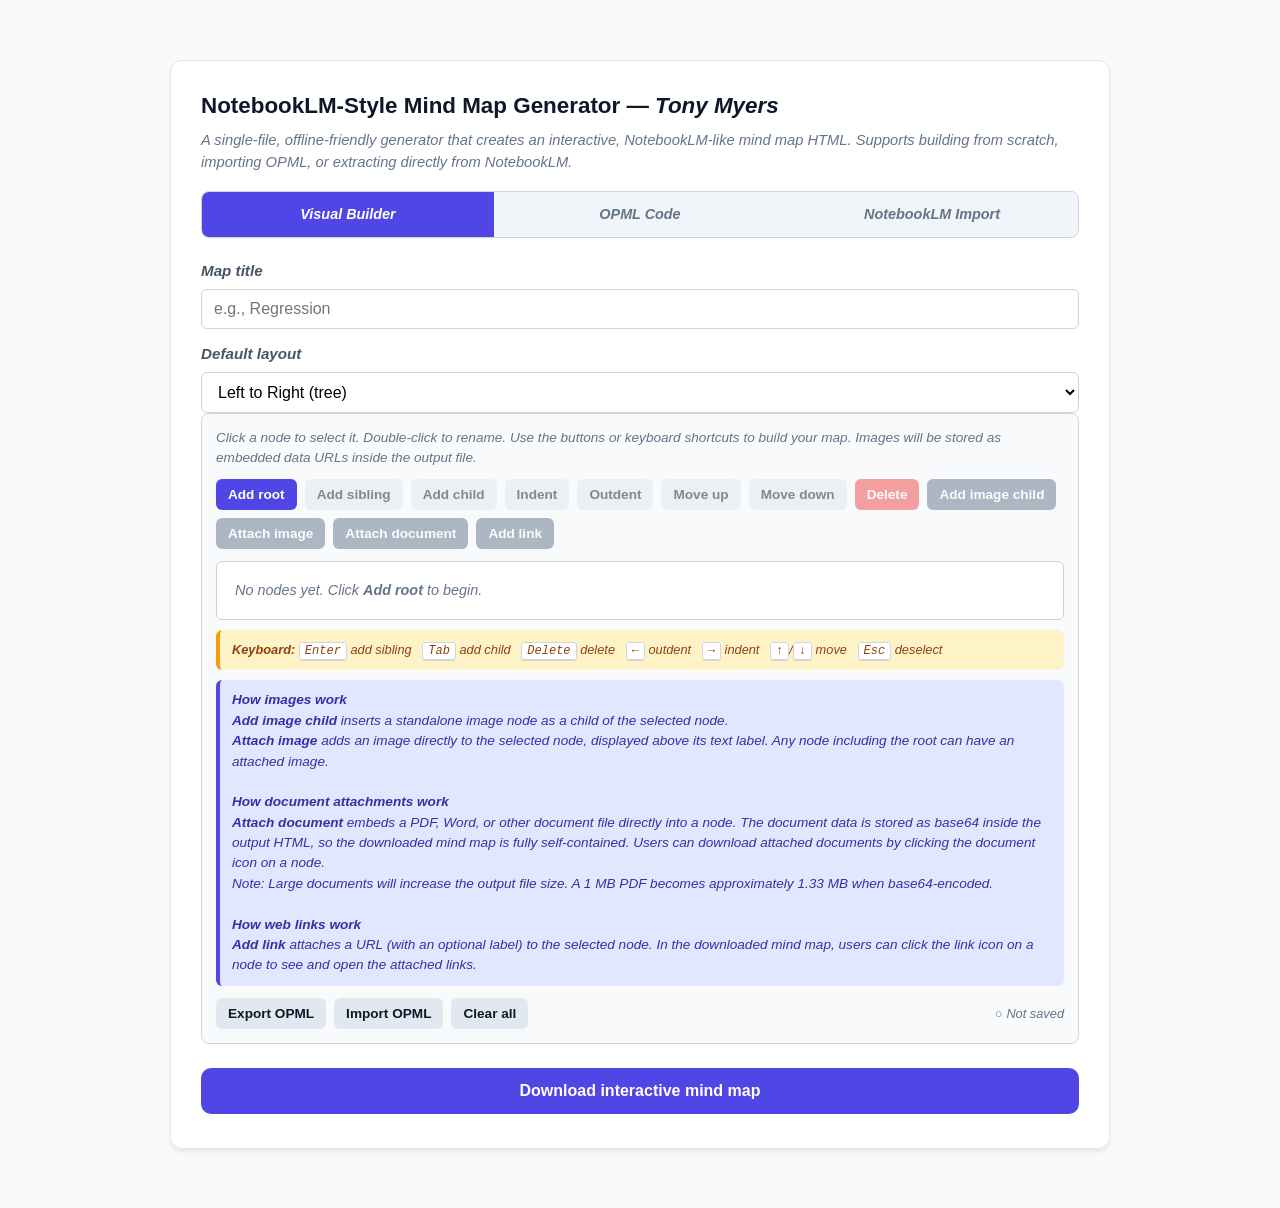
==== commit b02ea1fb: "Add files via upload" ====
--- a/mindmap-tool.html
+++ b/mindmap-tool.html
@@ -614,81 +614,7 @@
             <outline text='Point 1' />
             <outline text='IMAGE: https://example.com/img.png' />
         </outline>
-    
-<script>
-(function(){
-  const STORAGE_KEY = 'copilotStudyPayload';
-  function buildChildrenMap(nodes){
-    const byParent = new Map();
-    nodes.forEach(n => {
-      const p = n.parent === undefined ? null : n.parent;
-      if (!byParent.has(p)) byParent.set(p, []);
-      byParent.get(p).push(n);
-    });
-    return byParent;
-  }
-  function adaptFromStudyPayload(payload){
-    if (!payload || !payload.mind_map || !Array.isArray(payload.mind_map.nodes)) return false;
-    const srcNodes = payload.mind_map.nodes.slice();
-    const byParent = buildChildrenMap(srcNodes);
-    const flat = [];
-    function walk(parentId, level){
-      const children = byParent.get(parentId) || [];
-      children.forEach(n => {
-        flat.push({
-          text: n.label || 'Untitled node',
-          level,
-          isImage: false,
-          attachedImage: n.attachedImage || null,
-          attachedDocs: Array.isArray(n.attachedDocs) ? n.attachedDocs : null,
-          attachedLinks: (() => {
-            const links = Array.isArray(n.attachedLinks) ? n.attachedLinks.slice() : [];
-            if (n.url) links.unshift({label: n.note || 'Open link', url: n.url});
-            return links.length ? links : null;
-          })()
-        });
-        walk(n.id, level + 1);
-      });
-    }
-    walk(null, 0);
-    if (!flat.length && srcNodes.length){
-      // fallback if root uses explicit id but null parent missing
-      const roots = srcNodes.filter(n => n.parent === null || n.parent === undefined);
-      const visit = (n, level) => {
-        flat.push({
-          text: n.label || 'Untitled node',
-          level,
-          isImage: false,
-          attachedImage: n.attachedImage || null,
-          attachedDocs: Array.isArray(n.attachedDocs) ? n.attachedDocs : null,
-          attachedLinks: Array.isArray(n.attachedLinks) ? n.attachedLinks : null
-        });
-        srcNodes.filter(x => x.parent === n.id).forEach(c => visit(c, level + 1));
-      };
-      roots.forEach(r => visit(r, 0));
-    }
-    if (!flat.length) return false;
-    nodes = flat;
-    selectedNodeIndex = -1;
-    document.getElementById('mapTitle').value = payload.mind_map.title || payload.source?.title || 'Mind map';
-    document.getElementById('layoutSelect').value = payload.mind_map.layout === 'top-to-bottom' ? 'ttb' : (payload.mind_map.layout || 'radial');
-    setMode('builder');
-    renderNodeList();
-    updateSelectionState();
-    showToast('Loaded mind map from Study Tool payload');
-    return true;
-  }
-  window.importStudyPayloadToMindMap = adaptFromStudyPayload;
-  document.addEventListener('DOMContentLoaded', function(){
-    try{
-      const raw = localStorage.getItem(STORAGE_KEY);
-      if (raw) adaptFromStudyPayload(JSON.parse(raw));
-    }catch(e){ console.warn('Study payload import failed', e); }
-  });
-})();
-</script>
-
-</body>
+    </body>
 </opml>"></textarea>
             <div class="drop-zone-overlay" id="dropZoneOpml">
                 <div class="drop-zone-text" id="dropZoneText">📁 Drop image or OPML file here</div>
@@ -1604,81 +1530,7 @@
     const bodyContent = toOPML(treeRoot, TAB + TAB);
     const safeTitle = escape(title || "Mind Map");
 
-    return '<?xml version="1.0" encoding="UTF-8"?>\n<opml version="2.0">\n    <head>\n        <title>' + safeTitle + '</title>\n    </head>\n    <body>\n' + bodyContent + '\n    
-<script>
-(function(){
-  const STORAGE_KEY = 'copilotStudyPayload';
-  function buildChildrenMap(nodes){
-    const byParent = new Map();
-    nodes.forEach(n => {
-      const p = n.parent === undefined ? null : n.parent;
-      if (!byParent.has(p)) byParent.set(p, []);
-      byParent.get(p).push(n);
-    });
-    return byParent;
-  }
-  function adaptFromStudyPayload(payload){
-    if (!payload || !payload.mind_map || !Array.isArray(payload.mind_map.nodes)) return false;
-    const srcNodes = payload.mind_map.nodes.slice();
-    const byParent = buildChildrenMap(srcNodes);
-    const flat = [];
-    function walk(parentId, level){
-      const children = byParent.get(parentId) || [];
-      children.forEach(n => {
-        flat.push({
-          text: n.label || 'Untitled node',
-          level,
-          isImage: false,
-          attachedImage: n.attachedImage || null,
-          attachedDocs: Array.isArray(n.attachedDocs) ? n.attachedDocs : null,
-          attachedLinks: (() => {
-            const links = Array.isArray(n.attachedLinks) ? n.attachedLinks.slice() : [];
-            if (n.url) links.unshift({label: n.note || 'Open link', url: n.url});
-            return links.length ? links : null;
-          })()
-        });
-        walk(n.id, level + 1);
-      });
-    }
-    walk(null, 0);
-    if (!flat.length && srcNodes.length){
-      // fallback if root uses explicit id but null parent missing
-      const roots = srcNodes.filter(n => n.parent === null || n.parent === undefined);
-      const visit = (n, level) => {
-        flat.push({
-          text: n.label || 'Untitled node',
-          level,
-          isImage: false,
-          attachedImage: n.attachedImage || null,
-          attachedDocs: Array.isArray(n.attachedDocs) ? n.attachedDocs : null,
-          attachedLinks: Array.isArray(n.attachedLinks) ? n.attachedLinks : null
-        });
-        srcNodes.filter(x => x.parent === n.id).forEach(c => visit(c, level + 1));
-      };
-      roots.forEach(r => visit(r, 0));
-    }
-    if (!flat.length) return false;
-    nodes = flat;
-    selectedNodeIndex = -1;
-    document.getElementById('mapTitle').value = payload.mind_map.title || payload.source?.title || 'Mind map';
-    document.getElementById('layoutSelect').value = payload.mind_map.layout === 'top-to-bottom' ? 'ttb' : (payload.mind_map.layout || 'radial');
-    setMode('builder');
-    renderNodeList();
-    updateSelectionState();
-    showToast('Loaded mind map from Study Tool payload');
-    return true;
-  }
-  window.importStudyPayloadToMindMap = adaptFromStudyPayload;
-  document.addEventListener('DOMContentLoaded', function(){
-    try{
-      const raw = localStorage.getItem(STORAGE_KEY);
-      if (raw) adaptFromStudyPayload(JSON.parse(raw));
-    }catch(e){ console.warn('Study payload import failed', e); }
-  });
-})();
-</script>
-
-</body>\n</opml>';
+    return '<?xml version="1.0" encoding="UTF-8"?>\n<opml version="2.0">\n    <head>\n        <title>' + safeTitle + '</title>\n    </head>\n    <body>\n' + bodyContent + '\n    </body>\n</opml>';
 }
 
 /* -------------------------
@@ -1752,81 +1604,7 @@
     </head>
     <body>
 ${bodyContent}
-    
-<script>
-(function(){
-  const STORAGE_KEY = 'copilotStudyPayload';
-  function buildChildrenMap(nodes){
-    const byParent = new Map();
-    nodes.forEach(n => {
-      const p = n.parent === undefined ? null : n.parent;
-      if (!byParent.has(p)) byParent.set(p, []);
-      byParent.get(p).push(n);
-    });
-    return byParent;
-  }
-  function adaptFromStudyPayload(payload){
-    if (!payload || !payload.mind_map || !Array.isArray(payload.mind_map.nodes)) return false;
-    const srcNodes = payload.mind_map.nodes.slice();
-    const byParent = buildChildrenMap(srcNodes);
-    const flat = [];
-    function walk(parentId, level){
-      const children = byParent.get(parentId) || [];
-      children.forEach(n => {
-        flat.push({
-          text: n.label || 'Untitled node',
-          level,
-          isImage: false,
-          attachedImage: n.attachedImage || null,
-          attachedDocs: Array.isArray(n.attachedDocs) ? n.attachedDocs : null,
-          attachedLinks: (() => {
-            const links = Array.isArray(n.attachedLinks) ? n.attachedLinks.slice() : [];
-            if (n.url) links.unshift({label: n.note || 'Open link', url: n.url});
-            return links.length ? links : null;
-          })()
-        });
-        walk(n.id, level + 1);
-      });
-    }
-    walk(null, 0);
-    if (!flat.length && srcNodes.length){
-      // fallback if root uses explicit id but null parent missing
-      const roots = srcNodes.filter(n => n.parent === null || n.parent === undefined);
-      const visit = (n, level) => {
-        flat.push({
-          text: n.label || 'Untitled node',
-          level,
-          isImage: false,
-          attachedImage: n.attachedImage || null,
-          attachedDocs: Array.isArray(n.attachedDocs) ? n.attachedDocs : null,
-          attachedLinks: Array.isArray(n.attachedLinks) ? n.attachedLinks : null
-        });
-        srcNodes.filter(x => x.parent === n.id).forEach(c => visit(c, level + 1));
-      };
-      roots.forEach(r => visit(r, 0));
-    }
-    if (!flat.length) return false;
-    nodes = flat;
-    selectedNodeIndex = -1;
-    document.getElementById('mapTitle').value = payload.mind_map.title || payload.source?.title || 'Mind map';
-    document.getElementById('layoutSelect').value = payload.mind_map.layout === 'top-to-bottom' ? 'ttb' : (payload.mind_map.layout || 'radial');
-    setMode('builder');
-    renderNodeList();
-    updateSelectionState();
-    showToast('Loaded mind map from Study Tool payload');
-    return true;
-  }
-  window.importStudyPayloadToMindMap = adaptFromStudyPayload;
-  document.addEventListener('DOMContentLoaded', function(){
-    try{
-      const raw = localStorage.getItem(STORAGE_KEY);
-      if (raw) adaptFromStudyPayload(JSON.parse(raw));
-    }catch(e){ console.warn('Study payload import failed', e); }
-  });
-})();
-</script>
-
-</body>
+    </body>
 </opml>`;
 }
 
@@ -2042,81 +1820,7 @@
 function toO(n,ind){var t=esc(n.name);if(!n.children||!n.children.length){return ind+'<outline text=\"'+t+'\" />';}var kids=n.children.map(function(c){return toO(c,ind+'    ');}).join('\\n');return ind+'<outline text=\"'+t+'\">\\n'+kids+'\\n'+ind+'</outline>';}
 var tree=ext(rootG.__data__);
 var cnt=0;function countNodes(n){cnt++;if(n.children)n.children.forEach(countNodes);}countNodes(tree);
-var opml='<?xml version=\"1.0\" encoding=\"UTF-8\"?>\\n<opml version=\"2.0\">\\n    <head>\\n        <title>'+esc(tree.name)+'</title>\\n    </head>\\n    <body>\\n'+toO(tree,'        ')+'\\n    
-<script>
-(function(){
-  const STORAGE_KEY = 'copilotStudyPayload';
-  function buildChildrenMap(nodes){
-    const byParent = new Map();
-    nodes.forEach(n => {
-      const p = n.parent === undefined ? null : n.parent;
-      if (!byParent.has(p)) byParent.set(p, []);
-      byParent.get(p).push(n);
-    });
-    return byParent;
-  }
-  function adaptFromStudyPayload(payload){
-    if (!payload || !payload.mind_map || !Array.isArray(payload.mind_map.nodes)) return false;
-    const srcNodes = payload.mind_map.nodes.slice();
-    const byParent = buildChildrenMap(srcNodes);
-    const flat = [];
-    function walk(parentId, level){
-      const children = byParent.get(parentId) || [];
-      children.forEach(n => {
-        flat.push({
-          text: n.label || 'Untitled node',
-          level,
-          isImage: false,
-          attachedImage: n.attachedImage || null,
-          attachedDocs: Array.isArray(n.attachedDocs) ? n.attachedDocs : null,
-          attachedLinks: (() => {
-            const links = Array.isArray(n.attachedLinks) ? n.attachedLinks.slice() : [];
-            if (n.url) links.unshift({label: n.note || 'Open link', url: n.url});
-            return links.length ? links : null;
-          })()
-        });
-        walk(n.id, level + 1);
-      });
-    }
-    walk(null, 0);
-    if (!flat.length && srcNodes.length){
-      // fallback if root uses explicit id but null parent missing
-      const roots = srcNodes.filter(n => n.parent === null || n.parent === undefined);
-      const visit = (n, level) => {
-        flat.push({
-          text: n.label || 'Untitled node',
-          level,
-          isImage: false,
-          attachedImage: n.attachedImage || null,
-          attachedDocs: Array.isArray(n.attachedDocs) ? n.attachedDocs : null,
-          attachedLinks: Array.isArray(n.attachedLinks) ? n.attachedLinks : null
-        });
-        srcNodes.filter(x => x.parent === n.id).forEach(c => visit(c, level + 1));
-      };
-      roots.forEach(r => visit(r, 0));
-    }
-    if (!flat.length) return false;
-    nodes = flat;
-    selectedNodeIndex = -1;
-    document.getElementById('mapTitle').value = payload.mind_map.title || payload.source?.title || 'Mind map';
-    document.getElementById('layoutSelect').value = payload.mind_map.layout === 'top-to-bottom' ? 'ttb' : (payload.mind_map.layout || 'radial');
-    setMode('builder');
-    renderNodeList();
-    updateSelectionState();
-    showToast('Loaded mind map from Study Tool payload');
-    return true;
-  }
-  window.importStudyPayloadToMindMap = adaptFromStudyPayload;
-  document.addEventListener('DOMContentLoaded', function(){
-    try{
-      const raw = localStorage.getItem(STORAGE_KEY);
-      if (raw) adaptFromStudyPayload(JSON.parse(raw));
-    }catch(e){ console.warn('Study payload import failed', e); }
-  });
-})();
-</script>
-
-</body>\\n</opml>';
+var opml='<?xml version=\"1.0\" encoding=\"UTF-8\"?>\\n<opml version=\"2.0\">\\n    <head>\\n        <title>'+esc(tree.name)+'</title>\\n    </head>\\n    <body>\\n'+toO(tree,'        ')+'\\n    </body>\\n</opml>';
 navigator.clipboard.writeText(opml).then(function(){alert('Mind map OPML copied to clipboard! ('+cnt+' nodes)\\n\\nPaste it into the Mind Map Generator.');}).catch(function(){var ta=document.createElement('textarea');ta.value=opml;ta.style.cssText='position:fixed;top:10px;left:10px;width:90vw;height:80vh;z-index:99999;font-size:12px;';document.body.appendChild(ta);ta.focus();ta.select();alert('Could not copy automatically. The OPML is shown in a text area — please copy it manually (Ctrl+A then Ctrl+C).');});
 })();`;
     const link = document.getElementById('bookmarkletLink');
@@ -3057,80 +2761,6 @@
 window.__nodeIdCounter = 0;
 init();
 <\/script>
-
-<script>
-(function(){
-  const STORAGE_KEY = 'copilotStudyPayload';
-  function buildChildrenMap(nodes){
-    const byParent = new Map();
-    nodes.forEach(n => {
-      const p = n.parent === undefined ? null : n.parent;
-      if (!byParent.has(p)) byParent.set(p, []);
-      byParent.get(p).push(n);
-    });
-    return byParent;
-  }
-  function adaptFromStudyPayload(payload){
-    if (!payload || !payload.mind_map || !Array.isArray(payload.mind_map.nodes)) return false;
-    const srcNodes = payload.mind_map.nodes.slice();
-    const byParent = buildChildrenMap(srcNodes);
-    const flat = [];
-    function walk(parentId, level){
-      const children = byParent.get(parentId) || [];
-      children.forEach(n => {
-        flat.push({
-          text: n.label || 'Untitled node',
-          level,
-          isImage: false,
-          attachedImage: n.attachedImage || null,
-          attachedDocs: Array.isArray(n.attachedDocs) ? n.attachedDocs : null,
-          attachedLinks: (() => {
-            const links = Array.isArray(n.attachedLinks) ? n.attachedLinks.slice() : [];
-            if (n.url) links.unshift({label: n.note || 'Open link', url: n.url});
-            return links.length ? links : null;
-          })()
-        });
-        walk(n.id, level + 1);
-      });
-    }
-    walk(null, 0);
-    if (!flat.length && srcNodes.length){
-      // fallback if root uses explicit id but null parent missing
-      const roots = srcNodes.filter(n => n.parent === null || n.parent === undefined);
-      const visit = (n, level) => {
-        flat.push({
-          text: n.label || 'Untitled node',
-          level,
-          isImage: false,
-          attachedImage: n.attachedImage || null,
-          attachedDocs: Array.isArray(n.attachedDocs) ? n.attachedDocs : null,
-          attachedLinks: Array.isArray(n.attachedLinks) ? n.attachedLinks : null
-        });
-        srcNodes.filter(x => x.parent === n.id).forEach(c => visit(c, level + 1));
-      };
-      roots.forEach(r => visit(r, 0));
-    }
-    if (!flat.length) return false;
-    nodes = flat;
-    selectedNodeIndex = -1;
-    document.getElementById('mapTitle').value = payload.mind_map.title || payload.source?.title || 'Mind map';
-    document.getElementById('layoutSelect').value = payload.mind_map.layout === 'top-to-bottom' ? 'ttb' : (payload.mind_map.layout || 'radial');
-    setMode('builder');
-    renderNodeList();
-    updateSelectionState();
-    showToast('Loaded mind map from Study Tool payload');
-    return true;
-  }
-  window.importStudyPayloadToMindMap = adaptFromStudyPayload;
-  document.addEventListener('DOMContentLoaded', function(){
-    try{
-      const raw = localStorage.getItem(STORAGE_KEY);
-      if (raw) adaptFromStudyPayload(JSON.parse(raw));
-    }catch(e){ console.warn('Study payload import failed', e); }
-  });
-})();
-</script>
-
 </body>
 </html>`;
 }
@@ -3194,79 +2824,47 @@
 updateBuilderButtons();
 renderNodes();
 </script>
-
 <script>
 (function(){
-  const STORAGE_KEY = 'copilotStudyPayload';
-  function buildChildrenMap(nodes){
-    const byParent = new Map();
-    nodes.forEach(n => {
-      const p = n.parent === undefined ? null : n.parent;
-      if (!byParent.has(p)) byParent.set(p, []);
-      byParent.get(p).push(n);
-    });
-    return byParent;
+  const KEY='copilotStudyPayload';
+  function mapPayloadToBuilderNodes(payload){
+    const mm=(payload||{}).mind_map||{};
+    const rawNodes=Array.isArray(mm.nodes)?mm.nodes:[];
+    if(!rawNodes.length) return [];
+    const byParent=new Map();
+    rawNodes.forEach(n=>{const p=n.parent==null?'__root__':n.parent; if(!byParent.has(p)) byParent.set(p,[]); byParent.get(p).push(n);});
+    const out=[];
+    function pushNode(n, level){
+      const node={text:(n.label||n.text||'Untitled').trim(), level, isImage:false};
+      if(n.note) node.note=n.note;
+      if(n.image) node.attachedImage=n.image;
+      if(Array.isArray(n.attachedLinks)&&n.attachedLinks.length) node.attachedLinks=n.attachedLinks;
+      if(Array.isArray(n.attachedDocs)&&n.attachedDocs.length) node.attachedDocs=n.attachedDocs;
+      if(n.url){node.attachedLinks=(node.attachedLinks||[]).concat([{label:n.url_label||'Link',url:n.url}]);}
+      out.push(node);
+      const kids=byParent.get(n.id)||[]; kids.forEach(k=>pushNode(k, level+1));
+    }
+    const roots=byParent.get('__root__') || rawNodes.filter(n=>n.parent==null);
+    roots.forEach(r=>pushNode(r,0));
+    return out;
   }
-  function adaptFromStudyPayload(payload){
-    if (!payload || !payload.mind_map || !Array.isArray(payload.mind_map.nodes)) return false;
-    const srcNodes = payload.mind_map.nodes.slice();
-    const byParent = buildChildrenMap(srcNodes);
-    const flat = [];
-    function walk(parentId, level){
-      const children = byParent.get(parentId) || [];
-      children.forEach(n => {
-        flat.push({
-          text: n.label || 'Untitled node',
-          level,
-          isImage: false,
-          attachedImage: n.attachedImage || null,
-          attachedDocs: Array.isArray(n.attachedDocs) ? n.attachedDocs : null,
-          attachedLinks: (() => {
-            const links = Array.isArray(n.attachedLinks) ? n.attachedLinks.slice() : [];
-            if (n.url) links.unshift({label: n.note || 'Open link', url: n.url});
-            return links.length ? links : null;
-          })()
-        });
-        walk(n.id, level + 1);
-      });
-    }
-    walk(null, 0);
-    if (!flat.length && srcNodes.length){
-      // fallback if root uses explicit id but null parent missing
-      const roots = srcNodes.filter(n => n.parent === null || n.parent === undefined);
-      const visit = (n, level) => {
-        flat.push({
-          text: n.label || 'Untitled node',
-          level,
-          isImage: false,
-          attachedImage: n.attachedImage || null,
-          attachedDocs: Array.isArray(n.attachedDocs) ? n.attachedDocs : null,
-          attachedLinks: Array.isArray(n.attachedLinks) ? n.attachedLinks : null
-        });
-        srcNodes.filter(x => x.parent === n.id).forEach(c => visit(c, level + 1));
-      };
-      roots.forEach(r => visit(r, 0));
-    }
-    if (!flat.length) return false;
-    nodes = flat;
-    selectedNodeIndex = -1;
-    document.getElementById('mapTitle').value = payload.mind_map.title || payload.source?.title || 'Mind map';
-    document.getElementById('layoutSelect').value = payload.mind_map.layout === 'top-to-bottom' ? 'ttb' : (payload.mind_map.layout || 'radial');
-    setMode('builder');
-    renderNodeList();
-    updateSelectionState();
-    showToast('Loaded mind map from Study Tool payload');
-    return true;
+  function importCopilotPayload(){
+    try{
+      const raw=localStorage.getItem(KEY); if(!raw) return;
+      const payload=JSON.parse(raw);
+      const mapped=mapPayloadToBuilderNodes(payload);
+      if(!mapped.length) return;
+      nodes=mapped;
+      const title=(payload.mind_map&&payload.mind_map.title)||(payload.source&&payload.source.title)||'Imported Mind Map';
+      const titleEl=document.getElementById('mapTitle'); if(titleEl) titleEl.value=title;
+      const layoutEl=document.getElementById('layoutSelect'); if(layoutEl && payload.mind_map && payload.mind_map.layout) layoutEl.value=payload.mind_map.layout;
+      if(typeof setMode==='function') setMode('builder');
+      if(typeof updateBuilderButtons==='function') updateBuilderButtons();
+      if(typeof renderNodes==='function') renderNodes();
+      if(typeof saveToStorage==='function') saveToStorage();
+      if(typeof showProcessingIndicator==='function') showProcessingIndicator('processingBuilder','Study Tool mind map loaded.');
+    }catch(e){console.error('Copilot mind map import failed',e);}
   }
-  window.importStudyPayloadToMindMap = adaptFromStudyPayload;
-  document.addEventListener('DOMContentLoaded', function(){
-    try{
-      const raw = localStorage.getItem(STORAGE_KEY);
-      if (raw) adaptFromStudyPayload(JSON.parse(raw));
-    }catch(e){ console.warn('Study payload import failed', e); }
-  });
+  window.addEventListener('load', function(){ setTimeout(importCopilotPayload, 50); });
 })();
-</script>
-
-</body>
-</html>
+</script></body></html>
